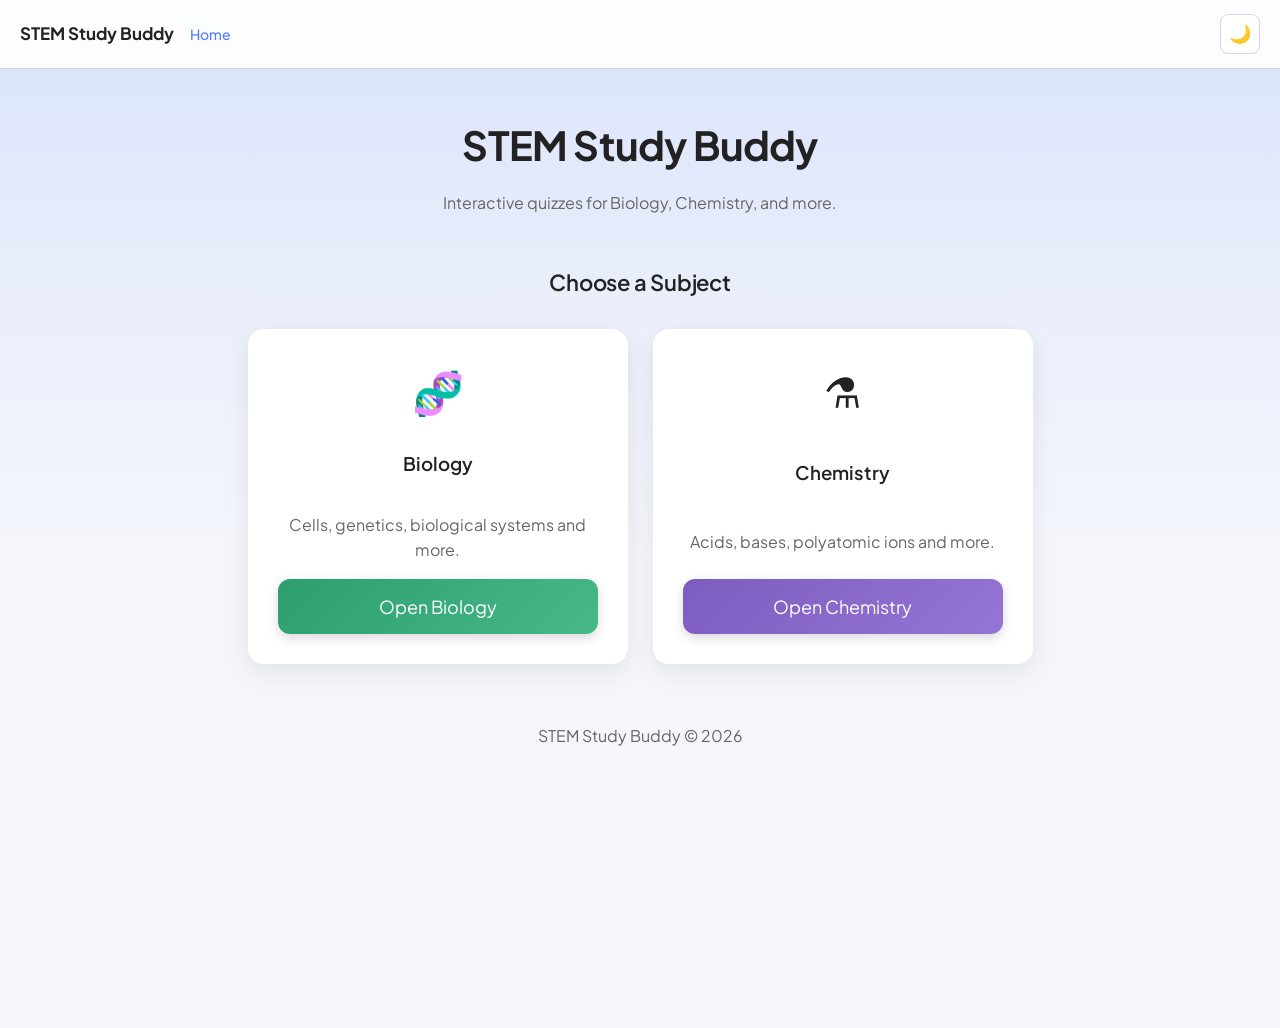
==== index.html @ 5eaffddc "Cursor refactor" ====
<!DOCTYPE html>

<html lang="en">
  <head>
    <!-- Google tag (gtag.js) -->
    <script
      async
      src="https://www.googletagmanager.com/gtag/js?id=G-T3NE3G0PNN"
    ></script>
    <script>
      window.dataLayer = window.dataLayer || [];
      function gtag() {
        dataLayer.push(arguments);
      }
      gtag("js", new Date());

      gtag("config", "G-T3NE3G0PNN");
    </script>
    <meta charset="UTF-8" />

    <meta name="viewport" content="width=device-width, initial-scale=1.0" />

    <meta
      name="description"
      content="Free interactive biology and chemistry quizzes with practice, study, and exam modes. Instant feedback and explanations on STEM Study Buddy."
    />

    <title>STEM Study Buddy</title>
    <link rel="icon" href="images/favicons/test_tube.svg" />
    <script src="js/theme.js"></script>
    <link rel="stylesheet" href="css/styles.css" />
    <link rel="preconnect" href="https://fonts.googleapis.com" />
    <link rel="preconnect" href="https://fonts.gstatic.com" crossorigin />
    <link
      href="https://fonts.googleapis.com/css2?family=Plus+Jakarta+Sans:wght@400;500;600;700&family=Source+Serif+4:opsz,wght@8..60,400;8..60,600&display=swap"
      rel="stylesheet"
    />
  </head>

  <body data-page="home">
    <div class="container">
      <header class="hero">
        <h1>STEM Study Buddy</h1>

        <p>Interactive quizzes for Biology, Chemistry, and more.</p>
      </header>

      <div id="recent-quizzes" class="recent-section hidden"></div>

      <h2 class="section-title">Choose a Subject</h2>

      <div id="subject-grid" class="subject-grid"></div>

      <footer>
        <p>STEM Study Buddy © 2026</p>
      </footer>
    </div>

    <script src="js/nav.js"></script>
    <script src="js/catalog-utils.js"></script>
    <script src="js/index.js"></script>
  </body>
</html>
---- css/styles.css ----
/* =========================
ROOT THEME VARIABLES
Change colors here only
========================= */

:root {
  --primary: #4f7cff;
  --primary-light: #6aa0ff;

  --inactive: #ccccc8;
  --inactive-light: #f5f5f0;

  --bg: #f4f6fb;
  --card-bg: white;

  --text: #222;
  --text-light: #666;

  --border: #cfd7e6;

  --correct: #28c76f;
  --incorrect: #ff4d4f;

  --radius-lg: 16px;
  --radius-md: 12px;
  --radius-sm: 8px;

  --shadow-card: 0 8px 25px rgba(0, 0, 0, 0.08);
  --shadow-hover: 0 15px 35px rgba(0, 0, 0, 0.12);
  --shadow-btn: 0 4px 12px rgba(0, 0, 0, 0.15);

  --transition: 0.25s;

  --font-ui: "Plus Jakarta Sans", "Segoe UI", system-ui, sans-serif;
  --font-stem: "Source Serif 4", "Iowan Old Style", "Palatino Linotype", serif;

  --bg-hero-wash: rgba(79, 124, 255, 0.16);
  --bg-hero-wash-mid: rgba(79, 124, 255, 0.06);
}

body.subject-biology {
  --primary: #2d9f6f;
  --primary-light: #47b888;

  --bg: #f2f9f6;

  --border: #c5ddd3;

  --bg-hero-wash: rgba(45, 159, 111, 0.18);
  --bg-hero-wash-mid: rgba(45, 159, 111, 0.07);

  --bio-cell-pattern: url("../images/backgrounds/bio-cells-light.svg");
  --bio-cell-size: 160px 160px;
}

body.subject-chemistry {
  --primary: #7c5cbf;
  --primary-light: #9575d4;

  --bg: #f6f3fb;

  --border: #d4c8e8;

  --bg-hero-wash: rgba(124, 92, 191, 0.18);
  --bg-hero-wash-mid: rgba(124, 92, 191, 0.07);

  --chem-hex-pattern: url("../images/backgrounds/chem-hex-light.svg");
  --chem-hex-size: 56px 97px;
}

.subject-card--biology {
  --card-primary: #2d9f6f;
  --card-primary-light: #47b888;
}

.subject-card--chemistry {
  --card-primary: #7c5cbf;
  --card-primary-light: #9575d4;
}

.subject-card--biology .btn,
.subject-card--biology .card-link {
  background: linear-gradient(
    135deg,
    var(--card-primary),
    var(--card-primary-light)
  );
}

.subject-card--chemistry .btn,
.subject-card--chemistry .card-link {
  background: linear-gradient(
    135deg,
    var(--card-primary),
    var(--card-primary-light)
  );
}

/* =========================
BASE LAYOUT
========================= */

body {
  font-family: var(--font-ui);

  background:
    linear-gradient(
      180deg,
      var(--bg-hero-wash) 0%,
      var(--bg-hero-wash-mid) 30%,
      transparent 55%
    ),
    var(--bg);

  min-height: 100vh;

  margin: 0;

  padding: 88px 40px 40px;

  color: var(--text);

  font-size: 16px;

  line-height: 1.5;

  -webkit-font-smoothing: antialiased;
}

/* Subject ambience on catalog pages — quiz keeps hero wash only */
body[data-page="subject"].subject-biology {
  background:
    linear-gradient(
      180deg,
      var(--bg-hero-wash) 0%,
      var(--bg-hero-wash-mid) 30%,
      transparent 55%
    ),
    var(--bio-cell-pattern),
    var(--bg);

  background-size: auto, var(--bio-cell-size), auto;

  background-position: 0 0, 27px 19px, 0 0;
}

body[data-page="subject"].subject-chemistry {
  background:
    linear-gradient(
      180deg,
      var(--bg-hero-wash) 0%,
      var(--bg-hero-wash-mid) 30%,
      transparent 55%
    ),
    var(--chem-hex-pattern),
    var(--bg);

  background-size: auto, var(--chem-hex-size), auto;
}

.stem-text {
  font-family: var(--font-stem);

  letter-spacing: 0.01em;
}

.stem-text sub,
.stem-text sup {
  font-family: inherit;

  font-size: 0.65em;

  font-weight: 600;

  line-height: 1;
}

.stem-text sub {
  vertical-align: sub;
}

.stem-text sup {
  vertical-align: super;
}

#prompt.stem-text,
.draggable-text.stem-text,
.mc-option.stem-text {
  font-weight: 400;

  line-height: 1.55;
}

.feedback-main.stem-text,
.feedback-explanation.stem-text {
  line-height: 1.6;
}

.container {
  max-width: 1300px;

  margin: auto;

  padding: 0 20px;

  text-align: center;
}

/* =========================
SITE HEADER
========================= */

.site-header {
  position: fixed;

  top: 0;

  left: 0;

  z-index: 100;

  width: 100%;

  background: rgba(255, 255, 255, 0.92);

  border-bottom: 1px solid var(--border);

  backdrop-filter: blur(10px);
}

.site-header-inner {
  display: flex;

  align-items: center;

  justify-content: space-between;

  gap: 16px;

  max-width: 1300px;

  margin: 0 auto;

  padding: 14px 20px;
}

.site-logo {
  font-size: 17px;

  font-weight: 700;

  color: var(--text);

  text-decoration: none;

  white-space: nowrap;
}

.breadcrumbs {
  display: flex;

  align-items: center;

  flex: 1;

  flex-wrap: wrap;

  gap: 8px;

  font-size: 14px;

  color: var(--text-light);

  min-width: 0;
}

.theme-toggle {
  flex-shrink: 0;

  display: flex;

  align-items: center;

  justify-content: center;

  width: 40px;

  height: 40px;

  padding: 0;

  font-size: 18px;

  line-height: 1;

  background: var(--card-bg);

  border: 1px solid var(--border);

  border-radius: var(--radius-sm);

  cursor: pointer;

  transition: var(--transition);
}

.theme-toggle:hover {
  border-color: var(--primary);
}

.breadcrumbs a {
  color: var(--primary);

  text-decoration: none;

  font-weight: 500;
}

.breadcrumbs a:hover {
  text-decoration: underline;
}

.breadcrumb-sep {
  color: #bbb;
}

.breadcrumb-current {
  color: var(--text);

  font-weight: 500;
}

.section-title {
  margin: 0 0 24px;

  font-size: 22px;

  font-weight: 600;
}

.recent-section {
  margin-bottom: 36px;

  text-align: left;
}

.recent-list {
  display: flex;

  flex-wrap: wrap;

  gap: 10px;
}

.recent-item {
  display: flex;

  flex-direction: column;

  gap: 2px;

  padding: 12px 16px;

  background: var(--card-bg);

  border: 1px solid var(--border);

  border-radius: var(--radius-md);

  text-decoration: none;

  box-shadow: var(--shadow-card);

  transition: var(--transition);
}

.recent-item:hover {
  border-color: var(--primary);

  transform: translateY(-2px);
}

.recent-item-title {
  font-size: 15px;

  font-weight: 600;

  color: var(--text);
}

.recent-item-meta {
  font-size: 12px;

  color: var(--text-light);
}

.quiz-search-wrap {
  max-width: 480px;

  margin: 0 auto 32px;

  text-align: left;
}

.search-label {
  display: block;

  margin-bottom: 8px;

  font-size: 14px;

  font-weight: 600;

  color: var(--text);
}

.quiz-search {
  width: 100%;

  padding: 12px 16px;

  font-family: var(--font-ui);

  font-size: 15px;

  border: 2px solid var(--border);

  border-radius: var(--radius-md);

  background: var(--card-bg);

  box-sizing: border-box;

  transition: var(--transition);
}

.quiz-search:focus {
  outline: none;

  border-color: var(--primary);
}

.quiz-card.hidden,
.quiz-unit.hidden {
  display: none;
}

/* =========================
TYPOGRAPHY
========================= */

h1 {
  font-size: 40px;

  font-weight: 700;

  letter-spacing: -0.02em;

  margin-bottom: 10px;
}

h2 {
  margin-top: 40px;

  font-weight: 600;

  letter-spacing: -0.01em;
}

h3 {
  font-weight: 600;
}

p {
  color: var(--text-light);

  line-height: 1.55;
}

/* =========================
HERO
========================= */

.hero {
  margin-bottom: 50px;
}

/* =========================
SUBJECT GRID
========================= */

.subject-grid {
  display: flex;

  flex-wrap: wrap;

  justify-content: center;

  gap: 25px;

  margin-top: 30px;

  flex-grow: 1;
}

.subject-card {
  background: var(--card-bg);

  padding: 30px;

  border-radius: var(--radius-lg);

  width: 100%;

  max-width: 320px;

  box-shadow: var(--shadow-card);

  transition: var(--transition);

  display: flex;

  flex-direction: column;

  justify-content: space-between;
}

.subject-card:hover {
  transform: translateY(-6px);

  box-shadow: var(--shadow-hover);
}

.subject-icon {
  font-size: 42px;

  margin-bottom: 10px;
}

.quiz-meta {
  font-size: 13px;

  color: var(--text-light);

  margin: 0 0 18px;
}

.quiz-unit {
  margin-bottom: 48px;

  text-align: center;
}

.quiz-unit-title {
  margin: 0 0 24px;

  font-size: 22px;

  font-weight: 600;

  color: var(--text);
}

.card-link,
.nav-link {
  display: inline-block;

  text-decoration: none;

  text-align: center;
}

a.card-link {
  box-sizing: border-box;
}

.nav-link {
  margin-top: 20px;
}

/* =========================
BUTTON SYSTEM
========================= */

.btn {
  background: linear-gradient(135deg, var(--primary), var(--primary-light));

  color: white;

  font-family: var(--font-ui);

  border: none;

  padding: 14px 26px;

  font-size: 18px;

  border-radius: var(--radius-md);

  cursor: pointer;

  box-shadow: var(--shadow-btn);

  transition: 0.2s;
}

.btn:hover {
  transform: scale(1.05);
}

.btn:active {
  transform: scale(0.95);
}

.btn-full {
  width: 100%;
}

.btn-small {
  width: auto;

  font-size: 16px;

  padding: 10px 22px;

  margin-top: 20px;
}

.btn-small:disabled {
  background: linear-gradient(135deg, var(--inactive), var(--inactive-light));
  color: rgb(255, 255, 255);
  cursor: not-allowed;
  transform: none;
}

.btn-disabled {
  background: #ccc;

  cursor: not-allowed;

  transform: none;
}

/* =========================
QUIZ AREA
========================= */

.question-area {
  margin: 40px 0;

  display: flex;

  justify-content: center;
}

/* NEW PROMPT CONTAINER */

#prompt-container {
  display: flex;

  justify-content: center;

  margin-bottom: 20px;

  align-items: center;

  justify-content: center;

  background: linear-gradient(135deg, var(--primary), var(--primary-light));

  color: white;

  padding: 24px;

  border-radius: var(--radius-lg);

  cursor: grab;

  min-height: 100px;

  max-width: 600px;

  width: 100%;

  margin: 0;

  box-shadow: var(--shadow-btn);

  transition: 0.2s;

  gap: 10px;
}

#prompt-container.prompt-static {
  min-height: 0;

  cursor: default;

  padding: 18px 24px;
}

#prompt-container.prompt-static #prompt {
  line-height: 1.45;
}

#prompt {
  display: flex;

  flex-direction: column;

  align-items: center;

  justify-content: center;

  gap: 12px;

  width: 100%;

  font-size: 20px;

  font-weight: 500;

  text-align: center;

  max-width: 600px;
}

.instruction-container {
  display: flex;

  justify-content: center;
}

#instruction-text {
  font-size: 16px;

  font-weight: 500;

  text-align: center;

  max-width: 600px;
}

.draggable-text {
  font-size: 20px;

  font-weight: 500;

  line-height: 1.4;
}

#interaction-area {
  display: flex;

  justify-content: center;

  min-height: 110px;
}

.answer {
  display: flex;

  flex-direction: column;

  align-items: center;

  justify-content: center;

  background: linear-gradient(135deg, var(--primary), var(--primary-light));

  color: white;

  padding: 24px;

  border-radius: var(--radius-lg);

  cursor: grab;

  min-height: 50px;

  min-width: 150px;

  max-width: 600px;

  width: 100%;

  margin: 0;

  box-shadow: var(--shadow-btn);

  transition: 0.2s;

  gap: 10px;
}

.answer.dragging {
  opacity: 0.6;

  transform: scale(1.05);

  cursor: grabbing;
}

.answer.hidden {
  display: none;
}

.answer.static {
  cursor: default;

  background: var(--inactive-light);

  color: var(--text);

  box-shadow: var(--shadow-card);
}

.answer.static:hover {
  transform: none;
}

/* quiz media */

.quiz-image {
  max-width: 220px;

  border-radius: var(--radius-sm);

  background: white;

  padding: 6px;

  box-shadow: var(--shadow-card);
}

.image-instruction {
  font-size: 16px;

  opacity: 0.9;
}

/* =========================
CATEGORY ZONES
========================= */

.categories {
  display: flex;

  flex-wrap: wrap;

  justify-content: center;

  gap: 15px;

  margin-top: 30px;
}

.categories.locked {
  pointer-events: none;
}

.dropzone {
  padding: 20px;

  text-align: center;

  border: 2px dashed var(--border);

  border-radius: var(--radius-md);

  font-weight: 600;

  background: white;

  transition: 0.2s;

  max-width: 160px;

  min-width: 140px;
}

.dropzone:hover {
  border-color: var(--primary);

  background: #e2e6f3;

  transform: scale(1.03);
}

.dropzone.dragover {
  border-color: var(--primary);

  background: #dfe7ff;

  transform: scale(1.05);

  box-shadow: 0 6px 18px rgba(0, 0, 0, 0.08);
}

.dropzone.correct {
  border-color: var(--correct);

  background: #eafff3;
}

.dropzone.incorrect {
  border-color: var(--incorrect);

  background: #ffecec;
}

/* =========================
PROGRESS
========================= */

.progress-container {
  width: 100%;

  height: 10px;

  background: #e2e6f3;

  border-radius: 10px;

  overflow: hidden;

  margin-bottom: 30px;
}

#progress-bar {
  height: 100%;

  width: 0%;

  background: linear-gradient(135deg, var(--primary), var(--primary-light));

  transition: 0.5s;
}

/* =========================
FEEDBACK
========================= */

#feedback {
  margin-top: 20px;

  opacity: 0;

  transition: opacity 0.35s ease;

  min-height: 24px;
}

.feedback-panel {
  margin: 0 auto;

  max-width: 600px;

  padding: 18px 22px;

  text-align: left;

  background: var(--card-bg);

  border-radius: var(--radius-md);

  box-shadow: var(--shadow-card);
}

.feedback-panel--correct {
  background: linear-gradient(180deg, #f8fffb 0%, var(--card-bg) 100%);
}

.feedback-panel--incorrect {
  background: linear-gradient(180deg, #fffafa 0%, var(--card-bg) 100%);
}

.feedback-panel--skipped {
  background: linear-gradient(180deg, #f8f9fc 0%, var(--card-bg) 100%);
}

.feedback-main {
  margin: 0;

  font-size: 17px;

  font-weight: 600;

  line-height: 1.4;

  color: var(--text);
}

.feedback-headline {
  display: block;
}

.feedback-panel--correct .feedback-headline {
  color: #22966a;
}

.feedback-panel--incorrect .feedback-headline {
  color: #c9484a;
}

.feedback-panel--skipped .feedback-headline {
  color: var(--text-light);
}

.feedback-detail {
  display: block;

  margin-top: 6px;

  font-size: 16px;

  font-weight: 500;

  color: var(--text);
}

.feedback-explanation {
  margin: 14px 0 0;

  padding-top: 14px;

  border-top: 1px solid var(--border);

  font-size: 15px;

  font-weight: 400;

  line-height: 1.6;

  color: var(--text-light);
}

#feedback.show {
  opacity: 1;
}

.mode-screen {
  max-width: 720px;

  margin: 40px auto 0;

  padding: 32px 24px;

  background: var(--card-bg);

  border-radius: var(--radius-lg);

  box-shadow: var(--shadow-card);
}

.mode-screen.hidden {
  display: none;
}

.mode-intro {
  margin-bottom: 24px;
}

.mode-options {
  display: grid;

  gap: 14px;
}

.mode-card {
  display: block;

  width: 100%;

  padding: 18px 20px;

  text-align: left;

  background: white;

  border: 2px solid var(--border);

  border-radius: var(--radius-md);

  cursor: pointer;

  transition: var(--transition);

  box-shadow: var(--shadow-card);
}

.mode-card strong {
  display: block;

  margin-bottom: 6px;

  font-size: 17px;

  color: var(--text);
}

.mode-card span {
  font-size: 14px;

  line-height: 1.45;

  color: var(--text-light);
}

.mode-card:hover {
  border-color: var(--primary);

  transform: translateY(-2px);
}

.mode-badge {
  display: inline-block;

  margin: 0 0 8px;

  padding: 6px 12px;

  font-size: 13px;

  font-weight: 500;

  color: var(--primary);

  background: #eef2ff;

  border-radius: 999px;
}

.mode-badge.hidden,
.hidden {
  display: none;
}

.question-progress {
  margin: 0 0 12px;

  font-size: 15px;

  font-weight: 500;

  color: var(--text-light);
}

.final-actions {
  display: flex;

  flex-wrap: wrap;

  justify-content: center;

  gap: 12px;

  margin-top: 20px;
}

/* =========================
SCORE
========================= */

.score {
  margin-top: 15px;

  font-size: 18px;

  font-weight: 600;
}

/* =========================
FINAL SCREEN
========================= */

#final-screen {
  margin-top: 40px;
}

#final-screen h2 {
  font-size: 28px;

  outline: none;
}

.final-tier {
  margin: 12px 0 0;

  font-size: 17px;

  font-weight: 500;

  color: var(--text);
}

.final-score-display {
  margin: 16px 0 0;

  font-size: 48px;

  font-weight: 700;

  line-height: 1;

  color: var(--primary);
}

.final-detail {
  margin: 10px 0 0;

  font-size: 16px;

  color: var(--text-light);
}

.final-hint {
  margin: 16px auto 0;

  max-width: 420px;

  font-size: 14px;

  line-height: 1.5;

  color: var(--text-light);
}

.btn-emphasis {
  box-shadow: 0 4px 16px rgba(0, 0, 0, 0.12);
}

/* =========================
FOOTER
========================= */

footer {
  margin-top: 60px;

  color: #777;
}

/* =========================
MOBILE
========================= */

@media (max-width: 600px) {
  body {
    padding: 76px 20px 20px;
  }

  .site-header-inner {
    flex-direction: column;

    align-items: flex-start;

    gap: 8px;
  }

  h1 {
    font-size: 30px;
  }

  .answer {
    font-size: 18px;

    padding: 18px;

    min-height: 90px;
  }

  .quiz-image {
    max-width: 180px;
  }

  .btn {
    font-size: 16px;

    padding: 12px;
  }

  .categories {
    gap: 10px;
  }

  .dropzone {
    min-width: 120px;

    padding: 16px;
  }
}

.dropzone.dragover {
  border-color: var(--primary);

  background: linear-gradient(135deg, #e8edff, #dfe7ff);

  transform: scale(1.06);

  box-shadow: 0 10px 22px rgba(79, 124, 255, 0.25);
}

.mc-option {
  display: block;

  width: 100%;

  max-width: 520px;

  margin: 10px auto;

  padding: 18px;

  font-size: 18px;

  background: white;

  border: 2px solid var(--border);

  border-radius: var(--radius-md);

  cursor: pointer;

  transition: 0.2s;

  box-shadow: var(--shadow-card);
}

.mc-option:hover {
  border-color: var(--primary);

  background: #eef2ff;

  transform: scale(1.03);
}

.mc-option.correct {
  border-color: var(--correct);

  background: #eafff3;
}

.mc-option.incorrect {
  border-color: var(--incorrect);

  background: #ffecec;
}

/* =========================
SCIENCE LOADING SCREEN
========================= */

#loading-screen {
  position: fixed;

  top: 0;

  left: 0;

  width: 100%;

  height: 100%;

  background: var(--bg);

  display: flex;

  flex-direction: column;

  align-items: center;

  justify-content: center;

  z-index: 999;

  transition: 0.45s ease;
}

/* fade out */

#loading-screen.hidden {
  opacity: 0;

  pointer-events: none;
}

/* loader container */

.science-loader {
  position: relative;

  width: 90px;

  height: 90px;

  margin-bottom: 25px;

  display: flex;

  align-items: center;

  justify-content: center;
}

/* spinner ring */

.loader-ring {
  position: absolute;

  width: 90px;

  height: 90px;

  border-radius: 50%;

  border: 6px solid #e2e6f3;

  border-top: 6px solid var(--primary);

  border-right: 6px solid var(--primary-light);

  animation: spin 1.4s linear infinite;

  box-shadow: 0 0 18px rgba(79, 124, 255, 0.15),
    inset 0 0 12px rgba(79, 124, 255, 0.08);
}

/* center emoji */

.science-emoji {
  font-size: 40px;

  z-index: 2;

  animation: float 1.8s ease-in-out infinite, glow 2s ease-in-out infinite;
}

/* loading text */

.loading-text {
  font-size: 18px;

  color: var(--text-light);

  font-weight: 500;

  letter-spacing: 0.3px;

  animation: fadePulse 2.2s ease-in-out infinite;
}

/* =========================
ANIMATIONS
========================= */

@keyframes spin {
  to {
    transform: rotate(360deg);
  }
}

/* gentle float */

@keyframes float {
  0% {
    transform: translateY(0px);
  }

  50% {
    transform: translateY(-7px);
  }

  100% {
    transform: translateY(0px);
  }
}

/* glow pulse */

@keyframes glow {
  0% {
    transform: scale(0.95);

    text-shadow: 0 0 0px transparent;
  }

  50% {
    transform: scale(1.12);

    text-shadow: 0 0 22px rgba(79, 124, 255, 0.55),
      0 0 42px rgba(79, 124, 255, 0.25);
  }

  100% {
    transform: scale(0.95);

    text-shadow: 0 0 0px transparent;
  }
}

/* text breathing */

@keyframes fadePulse {
  0% {
    opacity: 0.5;
  }

  50% {
    opacity: 1;
  }

  100% {
    opacity: 0.5;
  }
}

/* =========================
FOCUS & MOTION
========================= */

.btn:focus-visible,
.card-link:focus-visible,
.nav-link:focus-visible,
.mc-option:focus-visible,
.mode-card:focus-visible,
.quiz-search:focus-visible,
.recent-item:focus-visible,
.theme-toggle:focus-visible,
.dropzone:focus-visible {
  outline: 2px solid var(--primary);

  outline-offset: 2px;
}

.btn:focus:not(:focus-visible),
.mc-option:focus:not(:focus-visible),
.mode-card:focus:not(:focus-visible),
.theme-toggle:focus:not(:focus-visible) {
  outline: none;
}

@media (prefers-reduced-motion: reduce) {
  *,
  *::before,
  *::after {
    animation-duration: 0.01ms !important;

    animation-iteration-count: 1 !important;

    transition-duration: 0.01ms !important;

    scroll-behavior: auto !important;
  }
}

/* =========================
DARK MODE
========================= */

[data-theme="dark"] {
  color-scheme: dark;

  --inactive: #555;
  --inactive-light: #2e3239;

  --bg: #1a1d24;
  --card-bg: #252932;

  --text: #e8eaed;
  --text-light: #9aa0a9;

  --border: #3a4049;

  --shadow-card: 0 8px 25px rgba(0, 0, 0, 0.35);
  --shadow-hover: 0 15px 35px rgba(0, 0, 0, 0.45);
  --shadow-btn: 0 4px 12px rgba(0, 0, 0, 0.4);

  --bg-hero-wash: rgba(79, 124, 255, 0.1);
  --bg-hero-wash-mid: rgba(79, 124, 255, 0.04);
}

[data-theme="dark"] body.subject-biology {
  --bg: #1a2420;

  --border: #2d4a3a;

  --bg-hero-wash: rgba(45, 159, 111, 0.12);
  --bg-hero-wash-mid: rgba(45, 159, 111, 0.04);

  --bio-cell-pattern: url("../images/backgrounds/bio-cells-dark.svg");
}

[data-theme="dark"] body.subject-chemistry {
  --bg: #1f1a28;

  --border: #3d3550;

  --bg-hero-wash: rgba(124, 92, 191, 0.12);
  --bg-hero-wash-mid: rgba(124, 92, 191, 0.04);

  --chem-hex-pattern: url("../images/backgrounds/chem-hex-dark.svg");
}

[data-theme="dark"] body[data-page="subject"].subject-biology {
  background:
    linear-gradient(
      180deg,
      var(--bg-hero-wash) 0%,
      var(--bg-hero-wash-mid) 30%,
      transparent 55%
    ),
    var(--bio-cell-pattern),
    var(--bg);

  background-size: auto, var(--bio-cell-size), auto;

  background-position: 0 0, 27px 19px, 0 0;
}

[data-theme="dark"] body[data-page="subject"].subject-chemistry {
  background:
    linear-gradient(
      180deg,
      var(--bg-hero-wash) 0%,
      var(--bg-hero-wash-mid) 30%,
      transparent 55%
    ),
    var(--chem-hex-pattern),
    var(--bg);

  background-size: auto, var(--chem-hex-size), auto;
}

[data-theme="dark"] .site-header {
  background: rgba(37, 41, 50, 0.92);
}

[data-theme="dark"] .mode-card,
[data-theme="dark"] .recent-item,
[data-theme="dark"] .quiz-search,
[data-theme="dark"] .theme-toggle {
  background: var(--card-bg);
}

[data-theme="dark"] .mode-card:hover,
[data-theme="dark"] .dropzone:hover {
  background: #2e3239;
}

[data-theme="dark"] .dropzone.dragover {
  background: #2a3344;
}

[data-theme="dark"] .mc-option:hover {
  background: #2e3239;
}

[data-theme="dark"] .feedback-panel--correct {
  background: linear-gradient(180deg, #1e2e26 0%, var(--card-bg) 100%);
}

[data-theme="dark"] .feedback-panel--incorrect {
  background: linear-gradient(180deg, #2e2222 0%, var(--card-bg) 100%);
}

[data-theme="dark"] .feedback-panel--skipped {
  background: linear-gradient(180deg, #242830 0%, var(--card-bg) 100%);
}

[data-theme="dark"] .feedback-panel--correct .feedback-headline {
  color: #5ecf9a;
}

[data-theme="dark"] .feedback-panel--incorrect .feedback-headline {
  color: #f07178;
}

[data-theme="dark"] .mode-badge {
  background: #2a3344;
}

[data-theme="dark"] .loader-ring {
  border-color: #3a4049;

  border-top-color: var(--primary);

  border-right-color: var(--primary-light);
}

[data-theme="dark"] .progress-container {
  background: #3a4049;
}

/* =========================
LOAD ERRORS
========================= */

.load-error {
  max-width: 520px;

  margin: 40px auto;

  padding: 32px 28px;

  background: var(--card-bg);

  border-radius: var(--radius-lg);

  box-shadow: var(--shadow-card);
}

.load-error h2 {
  margin: 0 0 12px;

  font-size: 24px;
}

.load-error p {
  margin: 0 0 20px;

  color: var(--text-light);

  line-height: 1.55;
}
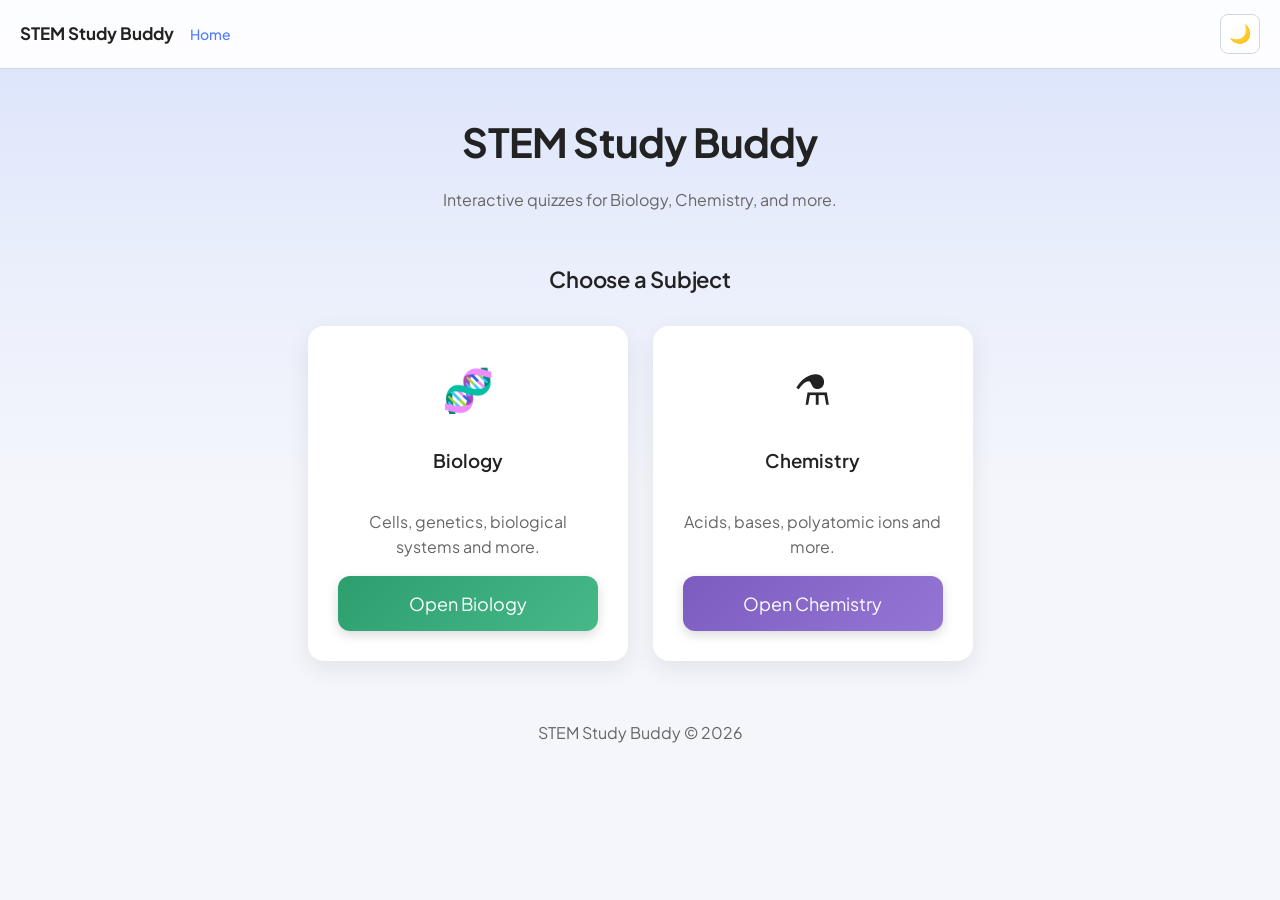
==== commit 71f1afc5: "Polish" ====
--- a/index.html
+++ b/index.html
@@ -22,7 +22,7 @@
 
     <meta
       name="description"
-      content="Free interactive biology and chemistry quizzes with practice, study, and exam modes. Instant feedback and explanations on STEM Study Buddy."
+      content="Free interactive biology and chemistry quizzes with practice and exam modes. Instant feedback and explanations on STEM Study Buddy."
     />
 
     <title>STEM Study Buddy</title>
--- a/css/styles.css
+++ b/css/styles.css
@@ -31,11 +31,19 @@
 
   --transition: 0.25s;
 
+  --site-header-offset: 69px;
+  --site-header-gap: 16px;
+
   --font-ui: "Plus Jakarta Sans", "Segoe UI", system-ui, sans-serif;
   --font-stem: "Source Serif 4", "Iowan Old Style", "Palatino Linotype", serif;
 
   --bg-hero-wash: rgba(79, 124, 255, 0.16);
   --bg-hero-wash-mid: rgba(79, 124, 255, 0.06);
+
+  --progress-track: #d5dced;
+  --progress-track-border: rgba(34, 34, 34, 0.1);
+  --progress-fill-start: var(--primary);
+  --progress-fill-end: var(--primary-light);
 }
 
 body.subject-biology {
@@ -51,6 +59,9 @@
 
   --bio-cell-pattern: url("../images/backgrounds/bio-cells-light.svg");
   --bio-cell-size: 160px 160px;
+
+  --progress-track: #b8d4c8;
+  --progress-track-border: rgba(45, 159, 111, 0.28);
 }
 
 body.subject-chemistry {
@@ -66,6 +77,9 @@
 
   --chem-hex-pattern: url("../images/backgrounds/chem-hex-light.svg");
   --chem-hex-size: 56px 97px;
+
+  --progress-track: #b9a6d6;
+  --progress-track-border: rgba(124, 92, 191, 0.35);
 }
 
 .subject-card--biology {
@@ -99,6 +113,12 @@
 /* =========================
 BASE LAYOUT
 ========================= */
+
+*,
+*::before,
+*::after {
+  box-sizing: border-box;
+}
 
 body {
   font-family: var(--font-ui);
@@ -116,7 +136,7 @@
 
   margin: 0;
 
-  padding: 88px 40px 40px;
+  padding: calc(var(--site-header-offset) + var(--site-header-gap)) 40px 40px;
 
   color: var(--text);
 
@@ -136,12 +156,14 @@
       var(--bg-hero-wash-mid) 30%,
       transparent 55%
     ),
-    var(--bio-cell-pattern),
-    var(--bg);
+    var(--bio-cell-pattern), var(--bg);
 
   background-size: auto, var(--bio-cell-size), auto;
 
-  background-position: 0 0, 27px 19px, 0 0;
+  background-position:
+    0 0,
+    27px 19px,
+    0 0;
 }
 
 body[data-page="subject"].subject-chemistry {
@@ -152,8 +174,7 @@
       var(--bg-hero-wash-mid) 30%,
       transparent 55%
     ),
-    var(--chem-hex-pattern),
-    var(--bg);
+    var(--chem-hex-pattern), var(--bg);
 
   background-size: auto, var(--chem-hex-size), auto;
 }
@@ -340,14 +361,14 @@
 
 .recent-section {
   margin-bottom: 36px;
-
-  text-align: left;
 }
 
 .recent-list {
   display: flex;
 
   flex-wrap: wrap;
+
+  justify-content: center;
 
   gap: 10px;
 }
@@ -394,14 +415,19 @@
   color: var(--text-light);
 }
 
-.quiz-search-wrap {
-  max-width: 480px;
+.quiz-controls {
+  max-width: 720px;
 
   margin: 0 auto 32px;
+}
+
+.quiz-filter-wrap {
+  margin-bottom: 20px;
 
   text-align: left;
 }
 
+.filter-label,
 .search-label {
   display: block;
 
@@ -412,6 +438,64 @@
   font-weight: 600;
 
   color: var(--text);
+}
+
+.quiz-filters {
+  display: flex;
+
+  flex-wrap: wrap;
+
+  gap: 8px;
+}
+
+.quiz-filter-chip {
+  padding: 8px 14px;
+
+  font-family: var(--font-ui);
+
+  font-size: 14px;
+
+  font-weight: 500;
+
+  line-height: 1.2;
+
+  color: var(--text);
+
+  background: var(--card-bg);
+
+  border: 2px solid var(--border);
+
+  border-radius: 999px;
+
+  cursor: pointer;
+
+  transition: var(--transition);
+}
+
+.quiz-filter-chip:hover {
+  border-color: var(--primary);
+
+  background: var(--inactive-light);
+}
+
+.quiz-filter-chip--active {
+  color: #fff;
+
+  background: var(--primary);
+
+  border-color: var(--primary);
+}
+
+.quiz-filter-chip--active:hover {
+  color: #fff;
+
+  background: var(--primary);
+
+  border-color: var(--primary);
+}
+
+.quiz-search-wrap {
+  text-align: left;
 }
 
 .quiz-search {
@@ -501,6 +585,10 @@
   margin-top: 30px;
 
   flex-grow: 1;
+}
+
+.quiz-unit .subject-grid {
+  margin-top: 0;
 }
 
 .subject-card {
@@ -864,13 +952,15 @@
 
   text-align: center;
 
-  border: 2px dashed var(--border);
+  background: color-mix(in srgb, var(--primary) 8%, transparent);
+
+  border: 2px dashed color-mix(in srgb, var(--primary) 50%, var(--border));
 
   border-radius: var(--radius-md);
 
   font-weight: 600;
 
-  background: white;
+  color: var(--text);
 
   transition: 0.2s;
 
@@ -882,7 +972,7 @@
 .dropzone:hover {
   border-color: var(--primary);
 
-  background: #e2e6f3;
+  background: color-mix(in srgb, var(--primary) 15%, transparent);
 
   transform: scale(1.03);
 }
@@ -890,7 +980,7 @@
 .dropzone.dragover {
   border-color: var(--primary);
 
-  background: #dfe7ff;
+  background: color-mix(in srgb, var(--primary) 15%, transparent);
 
   transform: scale(1.05);
 
@@ -916,15 +1006,19 @@
 .progress-container {
   width: 100%;
 
-  height: 10px;
-
-  background: #e2e6f3;
-
-  border-radius: 10px;
+  height: 12px;
+
+  background: var(--progress-track);
+
+  border: 1px solid var(--progress-track-border);
+
+  border-radius: 999px;
 
   overflow: hidden;
 
   margin-bottom: 30px;
+
+  box-shadow: inset 0 1px 2px rgba(0, 0, 0, 0.08);
 }
 
 #progress-bar {
@@ -932,7 +1026,14 @@
 
   width: 0%;
 
-  background: linear-gradient(135deg, var(--primary), var(--primary-light));
+  background: linear-gradient(
+    135deg,
+    var(--progress-fill-start),
+    var(--progress-fill-end)
+  );
+
+  box-shadow: 0 0 10px
+    color-mix(in srgb, var(--progress-fill-end) 50%, transparent);
 
   transition: 0.5s;
 }
@@ -1141,9 +1242,9 @@
 
   font-size: 15px;
 
-  font-weight: 500;
-
-  color: var(--text-light);
+  font-weight: 600;
+
+  color: var(--text);
 }
 
 .final-actions {
@@ -1246,7 +1347,11 @@
 
 @media (max-width: 600px) {
   body {
-    padding: 76px 20px 20px;
+    padding: calc(var(--site-header-offset) + var(--site-header-gap)) 20px 20px;
+  }
+
+  .container {
+    padding-inline: 0;
   }
 
   .site-header-inner {
@@ -1293,7 +1398,7 @@
 .dropzone.dragover {
   border-color: var(--primary);
 
-  background: linear-gradient(135deg, #e8edff, #dfe7ff);
+  background: color-mix(in srgb, var(--primary) 15%, transparent);
 
   transform: scale(1.06);
 
@@ -1421,7 +1526,8 @@
 
   animation: spin 1.4s linear infinite;
 
-  box-shadow: 0 0 18px rgba(79, 124, 255, 0.15),
+  box-shadow:
+    0 0 18px rgba(79, 124, 255, 0.15),
     inset 0 0 12px rgba(79, 124, 255, 0.08);
 }
 
@@ -1432,7 +1538,9 @@
 
   z-index: 2;
 
-  animation: float 1.8s ease-in-out infinite, glow 2s ease-in-out infinite;
+  animation:
+    float 1.8s ease-in-out infinite,
+    glow 2s ease-in-out infinite;
 }
 
 /* loading text */
@@ -1487,7 +1595,8 @@
   50% {
     transform: scale(1.12);
 
-    text-shadow: 0 0 22px rgba(79, 124, 255, 0.55),
+    text-shadow:
+      0 0 22px rgba(79, 124, 255, 0.55),
       0 0 42px rgba(79, 124, 255, 0.25);
   }
 
@@ -1523,6 +1632,7 @@
 .nav-link:focus-visible,
 .mc-option:focus-visible,
 .mode-card:focus-visible,
+.quiz-filter-chip:focus-visible,
 .quiz-search:focus-visible,
 .recent-item:focus-visible,
 .theme-toggle:focus-visible,
@@ -1560,45 +1670,60 @@
 [data-theme="dark"] {
   color-scheme: dark;
 
-  --inactive: #555;
-  --inactive-light: #2e3239;
-
-  --bg: #1a1d24;
-  --card-bg: #252932;
-
-  --text: #e8eaed;
-  --text-light: #9aa0a9;
-
-  --border: #3a4049;
-
-  --shadow-card: 0 8px 25px rgba(0, 0, 0, 0.35);
-  --shadow-hover: 0 15px 35px rgba(0, 0, 0, 0.45);
-  --shadow-btn: 0 4px 12px rgba(0, 0, 0, 0.4);
-
-  --bg-hero-wash: rgba(79, 124, 255, 0.1);
-  --bg-hero-wash-mid: rgba(79, 124, 255, 0.04);
+  --inactive: #647088;
+  --inactive-light: #4a5262;
+
+  --bg: #313742;
+  --card-bg: #3f4654;
+
+  --text: #f4f5f7;
+  --text-light: #c2c8d0;
+
+  --border: #565f6f;
+
+  --shadow-card: 0 8px 25px rgba(0, 0, 0, 0.28);
+  --shadow-hover: 0 15px 35px rgba(0, 0, 0, 0.35);
+  --shadow-btn: 0 4px 12px rgba(0, 0, 0, 0.32);
+
+  --bg-hero-wash: rgba(79, 124, 255, 0.14);
+  --bg-hero-wash-mid: rgba(79, 124, 255, 0.06);
+
+  --progress-track: #4a5262;
+  --progress-track-border: rgba(255, 255, 255, 0.14);
+  --progress-fill-start: #6aa0ff;
+  --progress-fill-end: #8cb8ff;
 }
 
 [data-theme="dark"] body.subject-biology {
-  --bg: #1a2420;
-
-  --border: #2d4a3a;
-
-  --bg-hero-wash: rgba(45, 159, 111, 0.12);
-  --bg-hero-wash-mid: rgba(45, 159, 111, 0.04);
+  --bg: #2f3d38;
+
+  --border: #4a6358;
+
+  --bg-hero-wash: rgba(45, 159, 111, 0.14);
+  --bg-hero-wash-mid: rgba(45, 159, 111, 0.06);
 
   --bio-cell-pattern: url("../images/backgrounds/bio-cells-dark.svg");
+
+  --progress-track: #435851;
+  --progress-track-border: rgba(71, 184, 136, 0.35);
+  --progress-fill-start: #47b888;
+  --progress-fill-end: #6fd4a8;
 }
 
 [data-theme="dark"] body.subject-chemistry {
-  --bg: #1f1a28;
-
-  --border: #3d3550;
-
-  --bg-hero-wash: rgba(124, 92, 191, 0.12);
-  --bg-hero-wash-mid: rgba(124, 92, 191, 0.04);
+  --bg: #383344;
+
+  --border: #5a516c;
+
+  --bg-hero-wash: rgba(124, 92, 191, 0.14);
+  --bg-hero-wash-mid: rgba(124, 92, 191, 0.06);
 
   --chem-hex-pattern: url("../images/backgrounds/chem-hex-dark.svg");
+
+  --progress-track: #4e465e;
+  --progress-track-border: rgba(180, 152, 232, 0.4);
+  --progress-fill-start: #b298e8;
+  --progress-fill-end: #d0b8f8;
 }
 
 [data-theme="dark"] body[data-page="subject"].subject-biology {
@@ -1609,12 +1734,14 @@
       var(--bg-hero-wash-mid) 30%,
       transparent 55%
     ),
-    var(--bio-cell-pattern),
-    var(--bg);
+    var(--bio-cell-pattern), var(--bg);
 
   background-size: auto, var(--bio-cell-size), auto;
 
-  background-position: 0 0, 27px 19px, 0 0;
+  background-position:
+    0 0,
+    27px 19px,
+    0 0;
 }
 
 [data-theme="dark"] body[data-page="subject"].subject-chemistry {
@@ -1625,70 +1752,107 @@
       var(--bg-hero-wash-mid) 30%,
       transparent 55%
     ),
-    var(--chem-hex-pattern),
-    var(--bg);
+    var(--chem-hex-pattern), var(--bg);
 
   background-size: auto, var(--chem-hex-size), auto;
 }
 
 [data-theme="dark"] .site-header {
-  background: rgba(37, 41, 50, 0.92);
+  background: rgba(63, 70, 84, 0.94);
 }
 
 [data-theme="dark"] .mode-card,
 [data-theme="dark"] .recent-item,
+[data-theme="dark"] .quiz-filter-chip,
 [data-theme="dark"] .quiz-search,
-[data-theme="dark"] .theme-toggle {
+[data-theme="dark"] .theme-toggle,
+[data-theme="dark"] .mc-option {
   background: var(--card-bg);
 }
 
+[data-theme="dark"] .quiz-filter-chip--active,
+[data-theme="dark"] .quiz-filter-chip--active:hover {
+  color: #fff;
+
+  background: var(--primary);
+
+  border-color: var(--primary);
+}
+
 [data-theme="dark"] .mode-card:hover,
-[data-theme="dark"] .dropzone:hover {
-  background: #2e3239;
-}
-
+[data-theme="dark"] .mc-option:hover {
+  background: var(--inactive-light);
+
+  border-color: var(--primary-light);
+}
+
+[data-theme="dark"] .dropzone {
+  background: color-mix(in srgb, var(--primary-light) 14%, transparent);
+
+  border-color: color-mix(in srgb, var(--primary-light) 55%, var(--border));
+}
+
+[data-theme="dark"] .dropzone:hover,
 [data-theme="dark"] .dropzone.dragover {
-  background: #2a3344;
-}
-
-[data-theme="dark"] .mc-option:hover {
-  background: #2e3239;
+  background: color-mix(in srgb, var(--primary-light) 22%, transparent);
+
+  border-color: var(--primary-light);
+}
+
+[data-theme="dark"] .dropzone.dragover {
+  box-shadow: 0 10px 22px rgba(106, 160, 255, 0.2);
+}
+
+[data-theme="dark"] .dropzone.correct {
+  background: #355247;
+
+  border-color: var(--correct);
+}
+
+[data-theme="dark"] .dropzone.incorrect {
+  background: #5a4040;
+
+  border-color: var(--incorrect);
 }
 
 [data-theme="dark"] .feedback-panel--correct {
-  background: linear-gradient(180deg, #1e2e26 0%, var(--card-bg) 100%);
+  background: linear-gradient(180deg, #355247 0%, var(--card-bg) 100%);
 }
 
 [data-theme="dark"] .feedback-panel--incorrect {
-  background: linear-gradient(180deg, #2e2222 0%, var(--card-bg) 100%);
+  background: linear-gradient(180deg, #5a4040 0%, var(--card-bg) 100%);
 }
 
 [data-theme="dark"] .feedback-panel--skipped {
-  background: linear-gradient(180deg, #242830 0%, var(--card-bg) 100%);
+  background: linear-gradient(180deg, #454c5a 0%, var(--card-bg) 100%);
 }
 
 [data-theme="dark"] .feedback-panel--correct .feedback-headline {
-  color: #5ecf9a;
+  color: #6ee7a8;
 }
 
 [data-theme="dark"] .feedback-panel--incorrect .feedback-headline {
-  color: #f07178;
+  color: #ff8a8c;
 }
 
 [data-theme="dark"] .mode-badge {
-  background: #2a3344;
+  background: var(--inactive-light);
 }
 
 [data-theme="dark"] .loader-ring {
-  border-color: #3a4049;
+  border-color: var(--border);
 
   border-top-color: var(--primary);
 
   border-right-color: var(--primary-light);
 }
 
-[data-theme="dark"] .progress-container {
-  background: #3a4049;
+[data-theme="dark"] footer {
+  color: var(--text-light);
+}
+
+[data-theme="dark"] .quiz-image {
+  background: var(--card-bg);
 }
 
 /* =========================
@@ -1722,3 +1886,2519 @@
 
   line-height: 1.55;
 }
+
+/* =========================
+LEWIS DOT STRUCTURES
+========================= */
+
+#lewis-content.hidden,
+.lewis-feedback:not(.show) {
+  display: none;
+}
+
+#lewis-content {
+  display: flex;
+
+  flex-direction: column;
+
+  align-items: center;
+
+  font-family: var(--font-ui);
+}
+
+.lewis-formula,
+.lewis-atom,
+.lewis-ion-charge,
+.stem-text {
+  font-family: var(--font-stem);
+}
+
+#lewis-content > :not(footer) {
+  width: 100%;
+
+  max-width: 920px;
+}
+
+#lewis-content .mode-badge {
+  margin-bottom: 8px;
+}
+
+.lewis-question-area {
+  margin-bottom: 8px;
+}
+
+.lewis-workspace {
+  display: flex;
+
+  flex-direction: column;
+
+  gap: 16px;
+
+  align-items: stretch;
+
+  width: 100%;
+
+  max-width: 680px;
+
+  margin-inline: auto;
+}
+
+.lewis-workspace--octahedral {
+  max-width: min(100%, 1040px);
+}
+
+#lewis-content.lewis-content--octahedral > :not(footer) {
+  max-width: 1080px;
+}
+
+.lewis-board-wrap,
+.lewis-palette {
+  box-sizing: border-box;
+
+  width: 100%;
+
+  padding: 18px;
+
+  background: var(--card-bg);
+
+  border: 1px solid var(--border);
+
+  border-radius: var(--radius-md);
+
+  box-shadow: var(--shadow-card);
+}
+
+.lewis-board-wrap {
+  --lewis-scale: 1;
+  --lewis-slot-size: calc(48px * var(--lewis-scale));
+  --lewis-atom-size: calc(44px * var(--lewis-scale));
+  --lewis-dot-size: calc(16px * var(--lewis-scale));
+  --lewis-dot-gap: calc(3px * var(--lewis-scale));
+
+  padding-bottom: 22px;
+
+  overflow: visible;
+}
+
+.lewis-board-wrap--octahedral {
+  padding-inline: clamp(22px, 3.5vw, 40px);
+
+  overflow-x: clip;
+}
+
+.lewis-board-wrap--octahedral .lewis-ion-body {
+  flex: 1 1 auto;
+
+  min-width: 0;
+
+  max-width: 100%;
+}
+
+.lewis-board-wrap--octahedral .lewis-ion-display {
+  max-width: 100%;
+}
+
+.lewis-ion-display--octahedral.lewis-ion-display--charged {
+  gap: clamp(8px, 1.5vw, 18px);
+}
+
+.lewis-ion-display--octahedral.lewis-ion-display--charged .lewis-ion-bracket:first-of-type {
+  margin-right: clamp(4px, 1vw, 10px);
+}
+
+.lewis-ion-display--octahedral.lewis-ion-display--charged .lewis-ion-bracket:last-of-type {
+  margin-left: clamp(4px, 1vw, 10px);
+}
+
+.lewis-palette {
+  --lewis-palette-cols: 3;
+  --lewis-palette-gap: 10px;
+  --lewis-palette-token-width: calc(
+    (100% - (var(--lewis-palette-cols) - 1) * var(--lewis-palette-gap)) /
+      var(--lewis-palette-cols)
+  );
+
+  min-width: 0;
+
+  display: flex;
+
+  flex-wrap: wrap;
+
+  justify-content: center;
+
+  align-items: stretch;
+
+  gap: var(--lewis-palette-gap);
+}
+
+.lewis-palette-title {
+  flex: 0 0 100%;
+
+  width: 100%;
+
+  margin: 0 0 4px;
+
+  font-family: var(--font-ui);
+
+  font-size: 14px;
+
+  font-weight: 600;
+
+  color: var(--text-light);
+}
+
+.lewis-palette-hint {
+  flex: 0 0 100%;
+
+  width: 100%;
+
+  margin: 6px 0 0;
+
+  font-family: var(--font-ui);
+
+  font-size: 12px;
+
+  line-height: 1.5;
+
+  color: var(--text-light);
+}
+
+.lewis-token {
+  box-sizing: border-box;
+
+  display: flex;
+
+  align-items: center;
+
+  gap: 8px;
+
+  flex: 0 0 var(--lewis-palette-token-width);
+
+  width: var(--lewis-palette-token-width);
+
+  max-width: var(--lewis-palette-token-width);
+
+  margin-bottom: 0;
+
+  padding: 10px 12px;
+
+  background: var(--inactive-light);
+
+  border: 2px solid var(--border);
+
+  border-radius: var(--radius-sm);
+
+  cursor: grab;
+
+  transition: var(--transition);
+}
+
+.lewis-token:last-of-type {
+  margin-bottom: 0;
+}
+
+.lewis-token:hover,
+.lewis-token--selected {
+  border-color: var(--primary);
+
+  background: var(--card-bg);
+}
+
+.lewis-token--selected {
+  box-shadow: 0 0 0 3px rgba(124, 92, 191, 0.18);
+}
+
+.lewis-token--disabled {
+  opacity: 0.55;
+
+  cursor: not-allowed;
+}
+
+.lewis-token--disabled:hover,
+.lewis-token--disabled.lewis-token--selected {
+  border-color: var(--border);
+
+  background: var(--inactive-light);
+
+  box-shadow: none;
+}
+
+.lewis-board--locked .lewis-slot {
+  pointer-events: none;
+
+  cursor: default;
+}
+
+.lewis-board--complete .lewis-slot:not(.lewis-slot--filled) {
+  display: none;
+}
+
+.lewis-diagonal-connectors line.lewis-diagonal-connector--hidden {
+  visibility: hidden;
+}
+
+.lewis-token-glyph {
+  display: flex;
+
+  flex-shrink: 0;
+
+  align-items: center;
+
+  justify-content: center;
+
+  width: 24px;
+
+  font-size: 20px;
+
+  font-weight: 700;
+
+  line-height: 1;
+}
+
+.lewis-token-glyph--lone-pair {
+  gap: 2px;
+
+  width: auto;
+}
+
+.lewis-token-glyph--lone-pair .lewis-dot {
+  width: auto;
+
+  height: auto;
+
+  font-size: 18px;
+}
+
+.lewis-token-label {
+  flex: 1;
+
+  min-width: 0;
+
+  font-family: var(--font-ui);
+
+  font-size: 13px;
+
+  font-weight: 600;
+}
+
+.lewis-token--erase {
+  margin-inline: auto;
+}
+
+@media (min-width: 1024px) {
+  .lewis-board-wrap {
+    --lewis-scale: 1.25;
+  }
+}
+
+@media (min-width: 1280px) {
+  .lewis-board-wrap {
+    --lewis-scale: 1.45;
+  }
+}
+
+@media (min-width: 1600px) {
+  .lewis-board-wrap {
+    --lewis-scale: 1.7;
+  }
+}
+
+.lewis-formula {
+  margin: 0 0 20px;
+
+  font-size: clamp(28px, 2.2vw, 36px);
+
+  font-weight: 700;
+
+  text-align: center;
+}
+
+.lewis-ion-display {
+  display: flex;
+
+  align-items: center;
+
+  justify-content: center;
+
+  width: 100%;
+
+  max-width: 100%;
+}
+
+.lewis-ion-display--charged {
+  align-items: stretch;
+}
+
+.lewis-ion-body {
+  flex: 0 1 auto;
+
+  min-width: 0;
+}
+
+.lewis-ion-bracket,
+.lewis-ion-charge {
+  display: none;
+}
+
+.lewis-ion-display--charged .lewis-ion-bracket {
+  display: block;
+
+  align-self: stretch;
+
+  flex-shrink: 0;
+
+  width: calc(12px * var(--lewis-scale));
+
+  font-size: 0;
+
+  line-height: 0;
+
+  color: transparent;
+
+  user-select: none;
+}
+
+.lewis-ion-display--charged .lewis-ion-bracket:first-of-type {
+  border-top: calc(2.5px * var(--lewis-scale)) solid var(--text);
+
+  border-bottom: calc(2.5px * var(--lewis-scale)) solid var(--text);
+
+  border-left: calc(2.5px * var(--lewis-scale)) solid var(--text);
+
+  border-top-left-radius: calc(6px * var(--lewis-scale));
+
+  border-bottom-left-radius: calc(6px * var(--lewis-scale));
+}
+
+.lewis-ion-display--charged .lewis-ion-bracket:last-of-type {
+  border-top: calc(2.5px * var(--lewis-scale)) solid var(--text);
+
+  border-bottom: calc(2.5px * var(--lewis-scale)) solid var(--text);
+
+  border-right: calc(2.5px * var(--lewis-scale)) solid var(--text);
+
+  border-top-right-radius: calc(6px * var(--lewis-scale));
+
+  border-bottom-right-radius: calc(6px * var(--lewis-scale));
+}
+
+.lewis-ion-display--charged .lewis-ion-bracket:first-of-type {
+  margin-right: clamp(4px, 1vw, 10px);
+}
+
+.lewis-ion-display--charged .lewis-ion-bracket:last-of-type {
+  margin-left: clamp(4px, 1vw, 10px);
+}
+
+.lewis-ion-display--charged .lewis-ion-charge {
+  display: inline;
+
+  flex-shrink: 0;
+
+  align-self: flex-start;
+
+  margin-top: 0.2em;
+
+  margin-left: 2px;
+
+  font-family: var(--font-stem);
+
+  font-size: clamp(1.1rem, 3.2vw, 1.75rem);
+
+  font-weight: 600;
+
+  line-height: 1;
+
+  color: var(--text);
+}
+
+.lewis-board {
+  display: flex;
+
+  justify-content: center;
+
+  width: 100%;
+
+  max-width: 100%;
+
+  min-height: calc(var(--lewis-slot-size) * 3 + calc(8px * var(--lewis-scale)));
+}
+
+.lewis-board--octahedral {
+  min-height: calc(var(--lewis-slot-size) * 8 + calc(8px * var(--lewis-scale)));
+}
+
+.lewis-board--trigonal_bipyramidal {
+  min-height: calc(var(--lewis-slot-size) * 8 + calc(8px * var(--lewis-scale)));
+}
+
+.lewis-board--tetrahedral {
+  min-height: calc(var(--lewis-slot-size) * 7 + calc(8px * var(--lewis-scale)));
+}
+
+.lewis-board--tetrahedral .lewis-octahedral-ring {
+  --lewis-octahedral-radius: calc(var(--lewis-slot-size) * 2.75);
+}
+
+.lewis-board--trigonal_planar {
+  min-height: calc(var(--lewis-slot-size) * 5 + calc(8px * var(--lewis-scale)));
+
+  min-width: min-content;
+}
+
+.lewis-trigonal-planar-board {
+  display: flex;
+
+  align-items: center;
+
+  justify-content: center;
+
+  width: 100%;
+
+  min-width: min-content;
+}
+
+.lewis-trigonal-planar-grid {
+  display: grid;
+
+  grid-template-columns: repeat(3, auto);
+
+  grid-template-rows: repeat(2, auto);
+
+  align-items: center;
+
+  justify-items: center;
+
+  width: max-content;
+
+  margin: 0 auto;
+
+  column-gap: 0;
+
+  row-gap: 0;
+}
+
+.lewis-trigonal-planar-grid__cell {
+  display: flex;
+
+  align-items: center;
+
+  justify-content: center;
+}
+
+.lewis-trigonal-planar-grid__cell--west {
+  justify-content: flex-end;
+}
+
+.lewis-trigonal-planar-grid__cell--east {
+  justify-content: flex-start;
+}
+
+.lewis-trigonal-planar-grid__cell--south {
+  align-items: flex-start;
+}
+
+.lewis-trigonal-planar-grid
+  .lewis-slot--bond.lewis-slot--south
+  .lewis-slot-bonds {
+  flex-direction: row;
+}
+
+.lewis-trigonal-planar-grid
+  .lewis-slot--bond.lewis-slot--south
+  .lewis-bond-line {
+  width: calc(2px * var(--lewis-scale));
+
+  height: calc(24px * var(--lewis-scale));
+}
+
+.lewis-trigonal-planar-grid
+  .lewis-slot--bond.lewis-slot--south
+  .lewis-slot-bonds--double
+  .lewis-bond-line {
+  width: calc(2px * var(--lewis-scale));
+
+  height: calc(22px * var(--lewis-scale));
+}
+
+.lewis-trigonal-planar-grid
+  .lewis-slot--bond.lewis-slot--south
+  .lewis-slot-bonds--triple
+  .lewis-bond-line {
+  width: calc(2px * var(--lewis-scale));
+
+  height: calc(20px * var(--lewis-scale));
+}
+
+.lewis-trigonal-planar-grid
+  .lewis-slot--bond.lewis-slot--west
+  .lewis-slot-bonds,
+.lewis-trigonal-planar-grid
+  .lewis-slot--bond.lewis-slot--east
+  .lewis-slot-bonds {
+  flex-direction: column;
+}
+
+.lewis-octahedral-board {
+  display: flex;
+
+  align-items: center;
+
+  justify-content: center;
+}
+
+.lewis-octahedral-ring {
+  /* Ligand center at 3× slot; bond at 1.5× (hub edge) — no radial gap between hub, bond, and ligand. */
+  --lewis-octahedral-radius: calc(var(--lewis-slot-size) * 3);
+  --lewis-octahedral-ligand-pad: calc(var(--lewis-slot-size) * 1.5);
+
+  position: relative;
+
+  width: calc(
+    (var(--lewis-octahedral-radius) + var(--lewis-octahedral-ligand-pad)) * 2
+  );
+
+  height: calc(
+    (var(--lewis-octahedral-radius) + var(--lewis-octahedral-ligand-pad)) * 2
+  );
+
+  margin: 0 auto;
+}
+
+.lewis-octahedral-ring__hub {
+  position: absolute;
+
+  left: 50%;
+
+  top: 50%;
+
+  transform: translate(-50%, -50%);
+
+  z-index: 2;
+
+  overflow: visible;
+
+  pointer-events: none;
+}
+
+.lewis-octahedral-ring__hub .lewis-slot,
+.lewis-octahedral-ring__hub .lewis-atom {
+  pointer-events: auto;
+}
+
+.lewis-octahedral-ring__hub .lewis-atom-column--expanded {
+  overflow: visible;
+}
+
+.lewis-octahedral-ring__hub .lewis-slot.lewis-slot--circle {
+  width: calc(var(--lewis-slot-size) * var(--lewis-circle-slot-scale, 0.72));
+
+  height: calc(var(--lewis-slot-size) * var(--lewis-circle-slot-scale, 0.72));
+}
+
+.lewis-octahedral-ring__hub .lewis-diagonal-connectors line {
+  stroke-width: 0.06;
+
+  stroke-linecap: round;
+}
+
+.lewis-octahedral-ring__ligand {
+  position: absolute;
+
+  left: 50%;
+
+  top: 50%;
+
+  transform: translate(-50%, -50%) rotate(var(--ligand-angle))
+    translateY(calc(-1 * var(--lewis-octahedral-radius)));
+
+  transform-origin: center;
+
+  z-index: 1;
+}
+
+.lewis-octahedral-ring__bond {
+  position: absolute;
+
+  left: 50%;
+
+  top: 50%;
+
+  transform: translate(-50%, -50%) rotate(var(--ligand-angle))
+    translateY(calc(-0.5 * var(--lewis-octahedral-radius)));
+
+  transform-origin: center;
+
+  z-index: 3;
+
+  pointer-events: none;
+}
+
+.lewis-octahedral-ring__bond .lewis-slot {
+  width: var(--lewis-slot-size);
+
+  height: var(--lewis-slot-size);
+
+  pointer-events: auto;
+}
+
+.lewis-octahedral-ring__bond .lewis-slot-bonds {
+  flex-direction: row;
+}
+
+.lewis-octahedral-ring__bond .lewis-bond-line {
+  width: calc(2px * var(--lewis-scale));
+
+  height: calc(24px * var(--lewis-scale));
+}
+
+.lewis-octahedral-ring__bond .lewis-slot-bonds--double .lewis-bond-line {
+  width: calc(2px * var(--lewis-scale));
+
+  height: calc(22px * var(--lewis-scale));
+}
+
+.lewis-octahedral-ring__bond .lewis-slot-bonds--triple .lewis-bond-line {
+  width: calc(2px * var(--lewis-scale));
+
+  height: calc(20px * var(--lewis-scale));
+}
+
+.lewis-octahedral-ligand-column {
+  flex-shrink: 0;
+}
+
+.lewis-octahedral-ring__ligand .lewis-atom-label {
+  display: inline-block;
+
+  transform: rotate(calc(-1 * var(--ligand-angle)));
+}
+
+.lewis-octahedral-ring--domain-spokes {
+  /*
+   * Domain arm frame: hub at origin, outward along -Y (then rotate by bisector).
+   *   atom outer edge at y = -R_atom
+   *   circle center at y = -R_center
+   *   circle hub-facing edge at y = -(R_center - R_circle)
+   *   spoke spans y = -R_atom … -(R_center - R_circle)
+   */
+  --lewis-atom-outer-radius: calc(var(--lewis-atom-size) / 2);
+  --lewis-central-lone-circle-scale: 0.65;
+  --lewis-central-lone-circle-diameter: calc(
+    var(--lewis-slot-size) * var(--lewis-central-lone-circle-scale)
+  );
+  --lewis-central-lone-circle-outer-radius: calc(
+    var(--lewis-central-lone-circle-diameter) / 2
+  );
+  --lewis-central-lone-radius: var(--lewis-octahedral-radius);
+  --lewis-domain-spoke-end: calc(
+    var(--lewis-central-lone-radius) -
+      var(--lewis-central-lone-circle-outer-radius)
+  );
+  --lewis-domain-spoke-length: max(
+    0px,
+    calc(
+      var(--lewis-domain-spoke-end) - var(--lewis-atom-outer-radius)
+    )
+  );
+}
+
+.lewis-octahedral-ring--domain-spokes.lewis-octahedral-ring--central-lones {
+  --lewis-central-lone-radius-offset: 1;
+  --lewis-central-lone-radius: calc(
+    var(--lewis-octahedral-radius) +
+      var(--lewis-slot-size) * var(--lewis-central-lone-radius-offset)
+  );
+  --lewis-ring-outer-radius: max(
+    calc(var(--lewis-octahedral-radius) + var(--lewis-octahedral-ligand-pad)),
+    calc(
+      var(--lewis-central-lone-radius) +
+        var(--lewis-central-lone-circle-outer-radius)
+    )
+  );
+
+  width: calc(var(--lewis-ring-outer-radius) * 2);
+
+  height: calc(var(--lewis-ring-outer-radius) * 2);
+}
+
+.lewis-octahedral-ring__domain-arm {
+  position: absolute;
+
+  left: 50%;
+
+  top: 50%;
+
+  width: 0;
+
+  height: 0;
+
+  transform: translate(-50%, -50%) rotate(var(--bisector-angle));
+
+  transform-origin: center;
+
+  z-index: 0;
+
+  pointer-events: none;
+}
+
+.lewis-octahedral-ring__domain-arm.lewis-domain-arm--unused {
+  display: none;
+}
+
+.lewis-domain-spoke-line {
+  position: absolute;
+
+  left: 50%;
+
+  top: calc(-1 * var(--lewis-domain-spoke-end));
+
+  display: block;
+
+  width: calc(2px * var(--lewis-scale));
+
+  height: var(--lewis-domain-spoke-length);
+
+  background: color-mix(in srgb, var(--primary) 40%, var(--border));
+
+  transform: translateX(-50%);
+}
+
+.lewis-octahedral-ring__central-lone {
+  position: absolute;
+
+  left: 50%;
+
+  top: calc(-1 * var(--lewis-central-lone-radius));
+
+  transform: translate(-50%, -50%);
+
+  z-index: 2;
+
+  pointer-events: auto;
+}
+
+.lewis-octahedral-central-lone-column {
+  position: absolute;
+
+  left: 50%;
+
+  top: 50%;
+
+  flex-shrink: 0;
+
+  width: var(--lewis-central-lone-circle-diameter);
+
+  height: var(--lewis-central-lone-circle-diameter);
+
+  transform: translate(-50%, -50%);
+}
+
+.lewis-octahedral-central-lone-column .lewis-slot--central-ring-lone {
+  position: absolute;
+
+  left: 50%;
+
+  top: 50%;
+
+  width: 100%;
+
+  height: 100%;
+
+  transform: translate(-50%, -50%);
+}
+
+.lewis-linear-row {
+  display: flex;
+
+  align-items: center;
+
+  justify-content: center;
+
+  gap: 0;
+
+  max-width: 100%;
+}
+
+.lewis-linear-row .lewis-atom-column {
+  flex-shrink: 0;
+}
+
+.lewis-atom-column {
+  display: grid;
+
+  justify-items: center;
+
+  align-items: center;
+}
+
+.lewis-atom-column--expanded {
+  position: relative;
+
+  overflow: visible;
+}
+
+.lewis-diagonal-connectors {
+  position: absolute;
+
+  inset: 0;
+
+  width: 100%;
+
+  height: 100%;
+
+  overflow: visible;
+
+  pointer-events: none;
+
+  z-index: 0;
+}
+
+.lewis-diagonal-connectors line {
+  stroke: color-mix(in srgb, var(--primary) 40%, var(--border));
+
+  stroke-width: 0.06;
+
+  stroke-linecap: round;
+}
+
+.lewis-atom-column--expanded .lewis-slot,
+.lewis-atom-column--expanded .lewis-atom {
+  position: relative;
+
+  z-index: 1;
+}
+
+.lewis-atom-column--polar-diagonals {
+  position: relative;
+}
+
+.lewis-atom-column--polar-diagonals .lewis-slot--polar {
+  position: absolute;
+
+  left: calc(50% + var(--lewis-polar-x));
+
+  top: calc(50% + var(--lewis-polar-y));
+
+  z-index: 1;
+}
+
+.lewis-atom-column--polar-diagonals .lewis-atom {
+  z-index: 2;
+}
+
+.lewis-slot-grid {
+  justify-items: center;
+
+  align-items: center;
+}
+
+.lewis-grid-atom {
+  justify-self: center;
+
+  align-self: center;
+}
+
+.lewis-bond-column {
+  display: grid;
+
+  grid-template-rows: var(--lewis-slot-size) var(--lewis-atom-size) var(
+      --lewis-slot-size
+    );
+
+  align-items: center;
+
+  justify-items: center;
+
+  flex-shrink: 0;
+}
+
+.lewis-grid-north {
+  grid-column: 2;
+
+  grid-row: 1;
+}
+
+.lewis-grid-west {
+  grid-column: 1;
+
+  grid-row: 2;
+}
+
+.lewis-grid-east {
+  grid-column: 3;
+
+  grid-row: 2;
+}
+
+.lewis-grid-south {
+  grid-column: 2;
+
+  grid-row: 3;
+}
+
+.lewis-grid-bond {
+  grid-row: 2;
+}
+
+.lewis-slot-spacer {
+  width: var(--lewis-slot-size);
+
+  height: var(--lewis-slot-size);
+
+  flex-shrink: 0;
+}
+
+.lewis-atom {
+  display: flex;
+
+  align-items: center;
+
+  justify-content: center;
+
+  width: var(--lewis-atom-size);
+
+  height: var(--lewis-atom-size);
+
+  flex-shrink: 0;
+
+  font-family: var(--font-stem);
+
+  font-size: calc(20px * var(--lewis-scale));
+
+  font-weight: 700;
+
+  line-height: 1;
+
+  color: var(--text);
+
+  background: var(--inactive-light);
+
+  border: 2px solid var(--border);
+
+  border-radius: 50%;
+}
+
+.lewis-atom-label {
+  display: inline-flex;
+
+  align-items: baseline;
+
+  line-height: 1;
+}
+
+.lewis-atom-symbol {
+  line-height: 1;
+}
+
+.lewis-atom-index {
+  margin-left: calc(-1px * var(--lewis-scale));
+
+  line-height: 1;
+}
+
+.lewis-atom-index sub {
+  font-family: inherit;
+
+  font-size: 0.58em;
+
+  font-weight: 600;
+
+  line-height: 1;
+
+  vertical-align: sub;
+}
+
+.lewis-slot {
+  box-sizing: border-box;
+
+  display: flex;
+
+  align-items: center;
+
+  justify-content: center;
+
+  width: var(--lewis-slot-size);
+
+  height: var(--lewis-slot-size);
+
+  padding: calc(4px * var(--lewis-scale));
+
+  font-family: inherit;
+
+  background: color-mix(in srgb, var(--primary) 8%, transparent);
+
+  border: 2px dashed color-mix(in srgb, var(--primary) 50%, var(--border));
+
+  border-radius: var(--radius-sm);
+
+  cursor: pointer;
+
+  transition: var(--transition);
+}
+
+.lewis-slot--filled {
+  background: color-mix(in srgb, var(--primary) 13%, transparent);
+
+  border-style: solid;
+}
+
+.lewis-board--bond-mode .lewis-slot--bond:not(.lewis-slot--full),
+.lewis-board--lone-pair-mode .lewis-slot--lone:not(.lewis-slot--full) {
+  border-color: var(--primary);
+
+  background: color-mix(in srgb, var(--primary) 12%, transparent);
+
+  box-shadow: 0 0 0 2px color-mix(in srgb, var(--primary) 18%, transparent);
+}
+
+.lewis-board--bond-mode .lewis-slot--lone,
+.lewis-board--lone-pair-mode .lewis-slot--bond {
+  opacity: 0.42;
+}
+
+.lewis-board--erase .lewis-slot--filled {
+  border-color: color-mix(in srgb, var(--incorrect) 65%, var(--border));
+
+  background: color-mix(in srgb, var(--incorrect) 8%, transparent);
+}
+
+.lewis-board--erase .lewis-slot:not(.lewis-slot--filled) {
+  opacity: 0.42;
+}
+
+.lewis-board--bond-mode .lewis-slot--lone:hover,
+.lewis-board--lone-pair-mode .lewis-slot--bond:hover,
+.lewis-board--erase .lewis-slot:not(.lewis-slot--filled):hover {
+  border-color: color-mix(in srgb, var(--primary) 35%, var(--border));
+
+  background: color-mix(in srgb, var(--primary) 8%, transparent);
+}
+
+.lewis-board--bond-mode .lewis-slot--bond:not(.lewis-slot--full):hover,
+.lewis-board--lone-pair-mode .lewis-slot--lone:not(.lewis-slot--full):hover {
+  border-color: var(--primary);
+
+  background: color-mix(in srgb, var(--primary) 18%, transparent);
+}
+
+@keyframes lewis-slot-reject {
+  0%,
+  100% {
+    border-color: var(--incorrect);
+
+    background: color-mix(in srgb, var(--incorrect) 10%, transparent);
+
+    box-shadow: 0 0 0 0 color-mix(in srgb, var(--incorrect) 35%, transparent);
+  }
+
+  50% {
+    border-color: var(--incorrect);
+
+    background: color-mix(in srgb, var(--incorrect) 22%, transparent);
+
+    box-shadow: 0 0 0 4px color-mix(in srgb, var(--incorrect) 40%, transparent);
+  }
+}
+
+.lewis-slot--reject {
+  animation: lewis-slot-reject 0.42s ease-in-out 2;
+
+  opacity: 1 !important;
+}
+
+@media (prefers-reduced-motion: reduce) {
+  .lewis-slot--reject {
+    animation: none;
+
+    border-color: var(--incorrect);
+
+    background: color-mix(in srgb, var(--incorrect) 18%, transparent);
+
+    box-shadow: 0 0 0 3px color-mix(in srgb, var(--incorrect) 30%, transparent);
+  }
+}
+
+.lewis-slot:hover,
+.lewis-slot--dragover {
+  border-color: var(--primary);
+
+  background: color-mix(in srgb, var(--primary) 15%, transparent);
+}
+
+.lewis-slot.lewis-slot--circle {
+  width: calc(var(--lewis-slot-size) * 0.85);
+
+  height: calc(var(--lewis-slot-size) * 0.85);
+
+  border-radius: 50%;
+}
+
+.lewis-slot.lewis-slot--circle.lewis-slot--central-ring-lone {
+  width: var(--lewis-central-lone-circle-diameter);
+
+  height: var(--lewis-central-lone-circle-diameter);
+
+  padding: 0;
+}
+
+.lewis-slot.lewis-slot--circle.lewis-slot--northwest:not(.lewis-slot--polar),
+.lewis-slot.lewis-slot--circle.lewis-slot--southeast:not(.lewis-slot--polar) {
+  transform: rotate(-45deg);
+}
+
+.lewis-slot.lewis-slot--circle.lewis-slot--northeast:not(.lewis-slot--polar),
+.lewis-slot.lewis-slot--circle.lewis-slot--southwest:not(.lewis-slot--polar) {
+  transform: rotate(45deg);
+}
+
+.lewis-slot-dots--polar-bisect {
+  position: absolute;
+
+  inset: 0;
+
+  pointer-events: none;
+}
+
+.lewis-slot-dots--polar-bisect .lewis-dot {
+  position: absolute;
+
+  left: 50%;
+
+  top: 50%;
+
+  margin: 0;
+}
+
+.lewis-slot.lewis-slot--circle.lewis-slot--filled {
+  border-style: solid;
+}
+
+.lewis-slot-bonds {
+  display: flex;
+
+  flex-direction: column;
+
+  align-items: center;
+
+  justify-content: center;
+
+  gap: calc(3px * var(--lewis-scale));
+}
+
+.lewis-slot-bonds--single {
+  gap: 0;
+}
+
+.lewis-bond-line {
+  display: block;
+
+  width: calc(24px * var(--lewis-scale));
+
+  height: calc(2px * var(--lewis-scale));
+
+  background: var(--text);
+
+  border-radius: 2px;
+}
+
+.lewis-slot-bonds--double .lewis-bond-line {
+  width: calc(22px * var(--lewis-scale));
+}
+
+.lewis-slot-bonds--triple .lewis-bond-line {
+  width: calc(20px * var(--lewis-scale));
+}
+
+.lewis-slot-dots {
+  display: flex;
+
+  flex-direction: row;
+
+  flex-wrap: wrap;
+
+  align-items: center;
+
+  justify-content: center;
+
+  gap: var(--lewis-dot-gap);
+
+  max-width: calc(var(--lewis-slot-size) - calc(8px * var(--lewis-scale)));
+}
+
+.lewis-slot-dots--vertical {
+  flex-direction: column;
+
+  flex-wrap: nowrap;
+
+  max-width: none;
+
+  max-height: calc(var(--lewis-slot-size) - calc(8px * var(--lewis-scale)));
+}
+
+.lewis-slot-dots--horizontal {
+  flex-direction: row;
+
+  flex-wrap: nowrap;
+
+  max-width: none;
+}
+
+.lewis-slot-dots--diagonal-inline {
+  flex-direction: row;
+
+  flex-wrap: nowrap;
+
+  gap: calc(4px * var(--lewis-scale));
+
+  max-width: none;
+}
+
+.lewis-dot {
+  display: inline-flex;
+
+  align-items: center;
+
+  justify-content: center;
+
+  width: var(--lewis-dot-size);
+
+  height: var(--lewis-dot-size);
+
+  font-size: var(--lewis-dot-size);
+
+  font-weight: 700;
+
+  line-height: 1;
+
+  flex-shrink: 0;
+
+  color: var(--text);
+}
+
+.lewis-actions {
+  display: flex;
+
+  justify-content: center;
+
+  gap: 12px;
+
+  margin-top: 24px;
+}
+
+.lewis-actions .btn-small {
+  margin-top: 0;
+}
+
+.lewis-session-actions {
+  display: flex;
+
+  justify-content: center;
+
+  flex-wrap: wrap;
+
+  gap: 12px;
+
+  margin-top: 20px;
+}
+
+.lewis-session-actions .btn-small {
+  width: auto;
+
+  margin-top: 0;
+}
+
+.lewis-feedback {
+  width: 100%;
+
+  max-width: 680px;
+
+  margin-top: 20px;
+
+  margin-inline: auto;
+}
+
+#lewis-content.lewis-content--octahedral .lewis-feedback {
+  max-width: min(100%, 1040px);
+}
+
+.lewis-feedback .feedback-panel {
+  width: 100%;
+
+  max-width: none;
+}
+
+.lewis-feedback.show {
+  display: block;
+}
+
+.lewis-feedback-list {
+  margin: 14px 0 0;
+
+  padding: 0 0 0 20px;
+
+  color: var(--text);
+
+  line-height: 1.55;
+
+  text-align: left;
+}
+
+.lewis-example {
+  margin-top: 16px;
+}
+
+.lewis-feedback .lewis-example {
+  margin-inline: -22px;
+}
+
+.lewis-example-label {
+  margin: 0 0 10px;
+
+  font-family: var(--font-ui);
+
+  font-size: 14px;
+
+  font-weight: 600;
+
+  color: var(--text);
+
+  text-align: center;
+}
+
+.lewis-board-wrap--example {
+  padding: 18px;
+
+  padding-bottom: 22px;
+
+  pointer-events: none;
+}
+
+.lewis-board-wrap--example.lewis-board-wrap--octahedral {
+  padding-inline: clamp(22px, 3.5vw, 40px);
+}
+
+.lewis-board--example .lewis-slot {
+  cursor: default;
+}
+
+.lewis-board--example .lewis-slot--readonly:hover {
+  border-color: color-mix(in srgb, var(--primary) 50%, var(--border));
+
+  background: color-mix(in srgb, var(--primary) 8%, transparent);
+}
+
+.lewis-board--example .lewis-slot--readonly.lewis-slot--filled:hover {
+  background: color-mix(in srgb, var(--primary) 13%, transparent);
+}
+
+.lewis-token--erase .lewis-token-glyph {
+  font-family: var(--font-ui);
+
+  font-size: 18px;
+}
+
+.lewis-token--selected.lewis-token--erase {
+  border-color: var(--incorrect);
+
+  box-shadow: 0 0 0 3px rgba(229, 72, 77, 0.15);
+}
+
+.lewis-board--erase .lewis-slot--filled:hover {
+  border-color: var(--incorrect);
+
+  background: color-mix(in srgb, var(--incorrect) 14%, transparent);
+}
+
+@media (max-width: 768px) {
+  #lewis-content > :not(footer) {
+    max-width: 100%;
+  }
+
+  .lewis-workspace {
+    max-width: 100%;
+  }
+
+  .lewis-palette {
+    --lewis-palette-cols: 2;
+  }
+
+  .lewis-board-wrap:not(.lewis-board-wrap--octahedral) .lewis-board {
+    --lewis-scale: 0.875;
+  }
+
+  .lewis-board-wrap--octahedral {
+    padding-inline: 8px;
+
+    overflow-x: clip;
+  }
+
+  .lewis-board-wrap--octahedral .lewis-ion-body {
+    overflow-x: clip;
+
+    min-width: 0;
+  }
+
+  .lewis-ion-display--octahedral.lewis-ion-display--charged {
+    gap: clamp(4px, 1vw, 10px);
+  }
+
+  .lewis-ion-display--octahedral.lewis-ion-display--charged
+    .lewis-ion-bracket:first-of-type {
+    margin-right: clamp(2px, 0.5vw, 6px);
+  }
+
+  .lewis-ion-display--octahedral.lewis-ion-display--charged
+    .lewis-ion-bracket:last-of-type {
+    margin-left: clamp(2px, 0.5vw, 6px);
+  }
+
+  .lewis-workspace--octahedral,
+  .lewis-feedback {
+    max-width: 100%;
+  }
+
+  .lewis-linear-row {
+    gap: 0;
+  }
+
+  .lewis-analysis-workspace {
+    gap: 20px;
+  }
+
+  .lewis-board-wrap--analysis-ref {
+    --lewis-scale: 0.78;
+  }
+}
+
+[data-theme="dark"] .lewis-token {
+  background: var(--inactive-light);
+}
+
+[data-theme="dark"] .lewis-token:hover,
+[data-theme="dark"] .lewis-token--selected {
+  background: #515a6c;
+}
+
+[data-theme="dark"] .lewis-token--disabled:hover,
+[data-theme="dark"] .lewis-token--disabled.lewis-token--selected {
+  background: var(--inactive-light);
+}
+
+[data-theme="dark"] .lewis-atom {
+  background: var(--inactive-light);
+}
+
+[data-theme="dark"] .lewis-slot {
+  background: rgba(149, 117, 212, 0.14);
+
+  border-color: rgba(180, 152, 232, 0.55);
+}
+
+[data-theme="dark"] .lewis-slot--filled {
+  background: rgba(149, 117, 212, 0.24);
+}
+
+.lewis-task-header {
+  display: flex;
+
+  flex-direction: column;
+
+  gap: 16px;
+
+  width: 100%;
+
+  max-width: 720px;
+
+  margin: 0 auto 28px;
+}
+
+.lewis-task-header.hidden {
+  display: none;
+}
+
+.lewis-task-header--full {
+  gap: 22px;
+
+  padding: 24px 26px;
+
+  background: var(--card-bg);
+
+  border: 1px solid var(--border);
+
+  border-radius: var(--radius-lg);
+
+  box-shadow: var(--shadow-card);
+}
+
+.lewis-task-header .lewis-task-progress {
+  margin: 0;
+
+  font-size: 16px;
+
+  line-height: 1.5;
+
+  white-space: pre-line;
+}
+
+.lewis-task-header .lewis-task-progress-bar {
+  margin: 0;
+}
+
+.lewis-task-header .lewis-stage-stepper {
+  margin: 0;
+
+  gap: 0;
+}
+
+.lewis-task-header .lewis-stage-step {
+  padding: 10px 18px;
+
+  font-size: 14px;
+}
+
+.lewis-task-instructions {
+  width: 100%;
+}
+
+.lewis-task-instructions #instruction-text {
+  width: 100%;
+
+  max-width: none;
+
+  margin: 0;
+
+  padding: 14px 18px;
+
+  font-size: 15px;
+
+  line-height: 1.6;
+
+  color: var(--text);
+
+  background: rgba(124, 92, 191, 0.06);
+
+  border-radius: var(--radius-md);
+}
+
+.lewis-task-header--full .lewis-task-instructions #instruction-text {
+  background: var(--inactive-light);
+}
+
+.lewis-electron-counter {
+  margin: 0 0 16px;
+
+  padding: 10px 14px;
+
+  font-family: var(--font-ui);
+
+  font-size: 15px;
+
+  font-weight: 600;
+
+  line-height: 1.45;
+
+  text-align: center;
+
+  color: var(--text);
+
+  background: rgba(124, 92, 191, 0.06);
+
+  border: 1px solid var(--border);
+
+  border-radius: var(--radius-md);
+}
+
+.lewis-electron-counter--complete {
+  color: #22966a;
+
+  background: #eafff3;
+
+  border-color: rgba(40, 199, 111, 0.35);
+}
+
+.lewis-electron-counter--over {
+  color: #c9484a;
+
+  background: #fffafa;
+
+  border-color: rgba(255, 77, 79, 0.35);
+}
+
+.lewis-stage-stepper {
+  display: flex;
+
+  flex-wrap: wrap;
+
+  align-items: center;
+
+  justify-content: center;
+
+  gap: 0;
+
+  margin: 0 0 20px;
+
+  padding: 0;
+
+  list-style: none;
+}
+
+.lewis-stage-stepper.hidden {
+  display: none;
+}
+
+.lewis-stage-arrow {
+  display: flex;
+
+  align-items: center;
+
+  padding: 0 10px;
+
+  font-size: 18px;
+
+  font-weight: 600;
+
+  line-height: 1;
+
+  color: var(--border);
+
+  list-style: none;
+
+  user-select: none;
+}
+
+.lewis-stage-step--done + .lewis-stage-arrow,
+.lewis-stage-arrow + .lewis-stage-step--active,
+.lewis-stage-arrow + .lewis-stage-step--done {
+  color: var(--primary);
+}
+
+.lewis-stage-step {
+  padding: 8px 14px;
+
+  font-family: var(--font-ui);
+
+  font-size: 13px;
+
+  font-weight: 600;
+
+  color: var(--text-light);
+
+  background: var(--card-bg);
+
+  border: 1px solid var(--border);
+
+  border-radius: 999px;
+}
+
+.lewis-stage-step--active {
+  color: var(--text);
+
+  border-color: var(--primary);
+
+  box-shadow: 0 0 0 3px rgba(124, 92, 191, 0.12);
+}
+
+.lewis-stage-step--done {
+  color: var(--primary);
+
+  border-color: rgba(124, 92, 191, 0.35);
+}
+
+.lewis-stage-panel {
+  width: 100%;
+
+  max-width: 720px;
+
+  margin: 0 auto 20px;
+}
+
+#lewis-analysis-stage.lewis-stage-panel {
+  max-width: 100%;
+
+  overflow: visible;
+}
+
+.lewis-stage-label {
+  margin: 0 0 8px;
+
+  font-size: 14px;
+
+  font-weight: 700;
+
+  color: var(--text-light);
+
+  text-align: center;
+
+  text-transform: uppercase;
+
+  letter-spacing: 0.04em;
+}
+
+.lewis-valence-prompt {
+  margin: 8px auto 0;
+
+  max-width: 520px;
+
+  text-align: center;
+}
+
+.lewis-analysis-workspace {
+  display: flex;
+
+  flex-direction: column;
+
+  align-items: stretch;
+
+  gap: 28px;
+
+  width: 100%;
+
+  max-width: 720px;
+
+  margin: 8px auto 0;
+
+  overflow: visible;
+}
+
+.lewis-analysis-reference {
+  position: sticky;
+
+  top: var(--site-header-offset, 69px);
+
+  z-index: 2;
+
+  width: 100%;
+
+  background: var(--bg);
+
+  overflow: visible;
+}
+
+.lewis-analysis-reference-label {
+  margin: 0 0 10px;
+
+  font-family: var(--font-ui);
+
+  font-size: 13px;
+
+  font-weight: 600;
+
+  color: var(--text-light);
+
+  text-align: center;
+
+  text-transform: uppercase;
+
+  letter-spacing: 0.04em;
+}
+
+.lewis-board-wrap--analysis-ref {
+  --lewis-scale: 0.88;
+
+  width: 100%;
+
+  padding: 16px;
+
+  padding-bottom: 20px;
+}
+
+.lewis-board-wrap--analysis-ref.lewis-board-wrap--octahedral {
+  --lewis-scale: 0.74;
+
+  padding-inline: clamp(16px, 3vw, 36px);
+}
+
+.lewis-board-wrap--analysis-ref .lewis-ion-display,
+.lewis-board-wrap--analysis-ref .lewis-board {
+  margin-inline: auto;
+}
+
+.lewis-analysis-main {
+  width: 100%;
+
+  min-width: 0;
+}
+
+.lewis-analysis-number-input {
+  display: block;
+
+  width: 100%;
+
+  max-width: 120px;
+
+  padding: 10px 12px;
+
+  font-family: var(--font-ui);
+
+  font-size: 20px;
+
+  font-weight: 600;
+
+  text-align: center;
+
+  color: var(--text);
+
+  background: var(--card-bg);
+
+  border: 2px solid var(--border);
+
+  border-radius: var(--radius-md);
+}
+
+.lewis-analysis-number-input:focus {
+  outline: none;
+
+  border-color: var(--primary);
+
+  box-shadow: 0 0 0 3px rgba(124, 92, 191, 0.15);
+}
+
+.lewis-analysis-field--correct .lewis-analysis-select,
+.lewis-analysis-field--correct .lewis-analysis-number-input,
+.lewis-analysis-field--correct .lewis-analysis-option:has(input:checked) {
+  border-color: var(--correct);
+}
+
+.lewis-analysis-field--incorrect .lewis-analysis-select,
+.lewis-analysis-field--incorrect .lewis-analysis-number-input,
+.lewis-analysis-field--incorrect .lewis-analysis-option:has(input:checked) {
+  border-color: var(--incorrect);
+}
+
+.lewis-valence-question {
+  margin: 0 0 22px;
+
+  font-family: var(--font-ui);
+
+  font-size: 22px;
+
+  font-weight: 600;
+
+  color: var(--text);
+}
+
+.lewis-valence-label {
+  display: block;
+
+  margin-bottom: 8px;
+
+  font-family: var(--font-ui);
+
+  font-size: 14px;
+
+  font-weight: 600;
+
+  color: var(--text-light);
+}
+
+.lewis-valence-input {
+  display: block;
+
+  width: 100%;
+
+  max-width: 180px;
+
+  margin: 0 auto;
+
+  padding: 12px 14px;
+
+  font-family: var(--font-ui);
+
+  font-size: 24px;
+
+  font-weight: 600;
+
+  text-align: center;
+
+  color: var(--text);
+
+  background: var(--card-bg);
+
+  border: 2px solid var(--border);
+
+  border-radius: var(--radius-md);
+}
+
+.lewis-valence-input:focus {
+  outline: none;
+
+  border-color: var(--primary);
+
+  box-shadow: 0 0 0 3px rgba(124, 92, 191, 0.15);
+}
+
+.lewis-stage-actions {
+  display: flex;
+
+  justify-content: center;
+
+  margin-top: 18px;
+}
+
+.lewis-analysis-form {
+  display: grid;
+
+  gap: 16px;
+
+  max-width: none;
+
+  margin: 16px 0 0;
+
+  text-align: left;
+}
+
+.lewis-analysis-field {
+  display: grid;
+
+  gap: 10px;
+
+  padding: 14px 16px;
+
+  border: 1px solid transparent;
+
+  border-radius: var(--radius-md);
+
+  transition:
+    background 0.2s ease,
+    border-color 0.2s ease;
+}
+
+.lewis-analysis-field--correct {
+  background: #eafff3;
+
+  border-color: rgba(40, 199, 111, 0.35);
+}
+
+.lewis-analysis-field--incorrect {
+  background: #fffafa;
+
+  border-color: rgba(255, 77, 79, 0.35);
+}
+
+.lewis-analysis-question {
+  font-family: var(--font-ui);
+
+  font-size: 15px;
+
+  font-weight: 600;
+
+  color: var(--text);
+}
+
+.lewis-analysis-select {
+  width: 100%;
+
+  padding: 12px 14px;
+
+  font-family: var(--font-ui);
+
+  font-size: 15px;
+
+  color: var(--text);
+
+  background: var(--card-bg);
+
+  border: 2px solid var(--border);
+
+  border-radius: var(--radius-md);
+}
+
+.lewis-analysis-select:focus {
+  outline: none;
+
+  border-color: var(--primary);
+
+  box-shadow: 0 0 0 3px rgba(124, 92, 191, 0.15);
+}
+
+.lewis-analysis-options {
+  display: flex;
+
+  gap: 10px;
+}
+
+.lewis-analysis-options--bond-angles {
+  flex-wrap: wrap;
+}
+
+.lewis-analysis-options--bond-angles .lewis-analysis-option {
+  flex: 0 1 auto;
+
+  min-width: 4.75rem;
+}
+
+.lewis-analysis-option {
+  flex: 1;
+
+  display: flex;
+
+  align-items: center;
+
+  justify-content: center;
+
+  gap: 8px;
+
+  padding: 12px 14px;
+
+  font-family: var(--font-ui);
+
+  font-size: 15px;
+
+  font-weight: 600;
+
+  color: var(--text);
+
+  background: var(--card-bg);
+
+  border: 2px solid var(--border);
+
+  border-radius: var(--radius-md);
+
+  cursor: pointer;
+
+  transition: var(--transition);
+}
+
+.lewis-analysis-option:has(input:checked) {
+  border-color: var(--primary);
+
+  background: rgba(124, 92, 191, 0.08);
+}
+
+.lewis-analysis-option input {
+  accent-color: var(--primary);
+}
+
+[data-theme="dark"] .lewis-analysis-option,
+[data-theme="dark"] .lewis-analysis-select,
+[data-theme="dark"] .lewis-valence-input {
+  background: var(--inactive-light);
+}
+
+[data-theme="dark"]
+  .lewis-task-header--full
+  .lewis-task-instructions
+  #instruction-text,
+[data-theme="dark"] .lewis-task-instructions #instruction-text,
+[data-theme="dark"] .lewis-electron-counter {
+  background: var(--inactive-light);
+}
+
+[data-theme="dark"] .lewis-electron-counter--complete {
+  color: #6ee7a8;
+
+  background: #355247;
+
+  border-color: rgba(40, 199, 111, 0.45);
+}
+
+[data-theme="dark"] .lewis-electron-counter--over {
+  color: #ff8a8c;
+
+  background: #5a4040;
+
+  border-color: rgba(255, 77, 79, 0.45);
+}
+
+[data-theme="dark"] .lewis-analysis-field--correct {
+  background: #355247;
+
+  border-color: rgba(40, 199, 111, 0.45);
+}
+
+[data-theme="dark"] .lewis-analysis-field--incorrect {
+  background: #5a4040;
+
+  border-color: rgba(255, 77, 79, 0.45);
+}
+
+.lewis-browse-screen {
+  --lewis-difficulty-easy: #2a9d6e;
+  --lewis-difficulty-medium: #d48806;
+  --lewis-difficulty-hard: #d64545;
+
+  width: 100%;
+
+  max-width: 720px;
+
+  margin: 40px auto 0;
+
+  padding: 32px 24px;
+
+  background: var(--card-bg);
+
+  border-radius: var(--radius-lg);
+
+  box-shadow: var(--shadow-card);
+}
+
+.lewis-browse-panel {
+  padding: 0;
+}
+
+.lewis-browse-back {
+  margin-bottom: 16px;
+}
+
+.lewis-browse-panel h2 {
+  margin: 0 0 8px;
+
+  font-size: 24px;
+}
+
+.lewis-browse-intro {
+  margin-top: 0;
+
+  color: var(--text-light);
+
+  line-height: 1.5;
+}
+
+.lewis-browse-style {
+  margin-bottom: 20px;
+}
+
+.lewis-browse-style-options {
+  display: flex;
+
+  flex-wrap: wrap;
+
+  gap: 8px;
+}
+
+.lewis-browse-style-option {
+  position: relative;
+
+  display: inline-flex;
+
+  align-items: center;
+
+  padding: 8px 14px;
+
+  font-size: 14px;
+
+  font-weight: 500;
+
+  line-height: 1.2;
+
+  color: var(--text);
+
+  background: var(--card-bg);
+
+  border: 2px solid var(--border);
+
+  border-radius: 999px;
+
+  cursor: pointer;
+
+  transition: var(--transition);
+}
+
+.lewis-browse-style-option:hover {
+  border-color: var(--primary);
+
+  background: var(--inactive-light);
+}
+
+.lewis-browse-style-option:has(input:checked) {
+  color: #fff;
+
+  background: var(--primary);
+
+  border-color: var(--primary);
+}
+
+.lewis-browse-style-option:has(input:checked):hover {
+  color: #fff;
+
+  background: var(--primary);
+
+  border-color: var(--primary);
+}
+
+.lewis-browse-style-option input {
+  position: absolute;
+
+  width: 1px;
+
+  height: 1px;
+
+  margin: -1px;
+
+  padding: 0;
+
+  overflow: hidden;
+
+  clip: rect(0, 0, 0, 0);
+
+  white-space: nowrap;
+
+  border: 0;
+}
+
+.lewis-browse-search-wrap {
+  margin-bottom: 20px;
+}
+
+.lewis-browse-difficulty-wrap {
+  margin-bottom: 24px;
+}
+
+.quiz-filter-chip--browse-all.quiz-filter-chip--active {
+  color: #fff;
+
+  background: var(--primary);
+
+  border-color: var(--primary);
+}
+
+.quiz-filter-chip--browse-easy {
+  color: var(--lewis-difficulty-easy);
+
+  border-color: color-mix(in srgb, var(--lewis-difficulty-easy) 40%, var(--border));
+}
+
+.quiz-filter-chip--browse-easy:hover {
+  border-color: var(--lewis-difficulty-easy);
+
+  background: color-mix(in srgb, var(--lewis-difficulty-easy) 10%, var(--card-bg));
+}
+
+.quiz-filter-chip--browse-easy.quiz-filter-chip--active {
+  color: #fff;
+
+  background: var(--lewis-difficulty-easy);
+
+  border-color: var(--lewis-difficulty-easy);
+}
+
+.quiz-filter-chip--browse-easy.quiz-filter-chip--active:hover {
+  color: #fff;
+
+  background: var(--lewis-difficulty-easy);
+
+  border-color: var(--lewis-difficulty-easy);
+}
+
+.quiz-filter-chip--browse-medium {
+  color: var(--lewis-difficulty-medium);
+
+  border-color: color-mix(in srgb, var(--lewis-difficulty-medium) 40%, var(--border));
+}
+
+.quiz-filter-chip--browse-medium:hover {
+  border-color: var(--lewis-difficulty-medium);
+
+  background: color-mix(in srgb, var(--lewis-difficulty-medium) 10%, var(--card-bg));
+}
+
+.quiz-filter-chip--browse-medium.quiz-filter-chip--active {
+  color: #fff;
+
+  background: var(--lewis-difficulty-medium);
+
+  border-color: var(--lewis-difficulty-medium);
+}
+
+.quiz-filter-chip--browse-medium.quiz-filter-chip--active:hover {
+  color: #fff;
+
+  background: var(--lewis-difficulty-medium);
+
+  border-color: var(--lewis-difficulty-medium);
+}
+
+.quiz-filter-chip--browse-hard {
+  color: var(--lewis-difficulty-hard);
+
+  border-color: color-mix(in srgb, var(--lewis-difficulty-hard) 40%, var(--border));
+}
+
+.quiz-filter-chip--browse-hard:hover {
+  border-color: var(--lewis-difficulty-hard);
+
+  background: color-mix(in srgb, var(--lewis-difficulty-hard) 10%, var(--card-bg));
+}
+
+.quiz-filter-chip--browse-hard.quiz-filter-chip--active {
+  color: #fff;
+
+  background: var(--lewis-difficulty-hard);
+
+  border-color: var(--lewis-difficulty-hard);
+}
+
+.quiz-filter-chip--browse-hard.quiz-filter-chip--active:hover {
+  color: #fff;
+
+  background: var(--lewis-difficulty-hard);
+
+  border-color: var(--lewis-difficulty-hard);
+}
+
+.lewis-browse-section {
+  margin-bottom: 28px;
+}
+
+.lewis-browse-section:last-child {
+  margin-bottom: 0;
+}
+
+.lewis-browse-section-title {
+  display: flex;
+
+  align-items: baseline;
+
+  gap: 8px;
+
+  margin: 0 0 12px;
+
+  font-size: 16px;
+}
+
+.lewis-browse-count {
+  font-size: 14px;
+
+  font-weight: 500;
+
+  color: var(--text-light);
+}
+
+.lewis-browse-empty {
+  margin: 0 0 12px;
+
+  font-size: 14px;
+
+  color: var(--text-light);
+}
+
+.lewis-browse-groups {
+  display: flex;
+
+  flex-direction: column;
+
+  gap: 24px;
+}
+
+.lewis-browse-group-title {
+  margin: 0 0 10px;
+}
+
+.lewis-browse-difficulty-chip {
+  display: inline-flex;
+
+  align-items: center;
+
+  padding: 4px 10px;
+
+  font-family: var(--font-ui);
+
+  font-size: 12px;
+
+  font-weight: 700;
+
+  letter-spacing: 0.04em;
+
+  text-transform: uppercase;
+
+  border-radius: 999px;
+}
+
+.lewis-browse-difficulty-chip--easy {
+  color: var(--lewis-difficulty-easy);
+
+  background: color-mix(in srgb, var(--lewis-difficulty-easy) 12%, var(--card-bg));
+
+  border: 1px solid color-mix(in srgb, var(--lewis-difficulty-easy) 35%, var(--border));
+}
+
+.lewis-browse-difficulty-chip--medium {
+  color: var(--lewis-difficulty-medium);
+
+  background: color-mix(in srgb, var(--lewis-difficulty-medium) 12%, var(--card-bg));
+
+  border: 1px solid color-mix(in srgb, var(--lewis-difficulty-medium) 35%, var(--border));
+}
+
+.lewis-browse-difficulty-chip--hard {
+  color: var(--lewis-difficulty-hard);
+
+  background: color-mix(in srgb, var(--lewis-difficulty-hard) 12%, var(--card-bg));
+
+  border: 1px solid color-mix(in srgb, var(--lewis-difficulty-hard) 35%, var(--border));
+}
+
+.lewis-browse-list {
+  display: grid;
+
+  grid-template-columns: repeat(auto-fill, minmax(148px, 1fr));
+
+  gap: 10px;
+}
+
+.lewis-browse-item {
+  display: flex;
+
+  flex-direction: column;
+
+  align-items: flex-start;
+
+  gap: 3px;
+
+  padding: 12px 14px;
+
+  text-align: left;
+
+  background: var(--bg);
+
+  border: 2px solid var(--border);
+
+  border-radius: var(--radius-md);
+
+  cursor: pointer;
+
+  transition: var(--transition);
+}
+
+.lewis-browse-item:hover {
+  border-color: var(--primary);
+
+  transform: translateY(-2px);
+}
+
+.lewis-browse-item-formula {
+  font-family: var(--font-stem);
+
+  font-size: 16px;
+
+  font-weight: 700;
+
+  line-height: 1.2;
+}
+
+.lewis-browse-item-name {
+  font-size: 12px;
+
+  color: var(--text-light);
+
+  line-height: 1.35;
+}
+
+.lewis-browse-item:focus-visible {
+  outline: 2px solid var(--primary);
+
+  outline-offset: 2px;
+}
+
+[data-theme="dark"] .lewis-browse-item {
+  background: var(--inactive-light);
+}
+
+[data-theme="dark"] .lewis-browse-item:hover {
+  background: #515a6c;
+}
+
+[data-theme="dark"] .lewis-browse-style-option:hover {
+  background: #515a6c;
+}
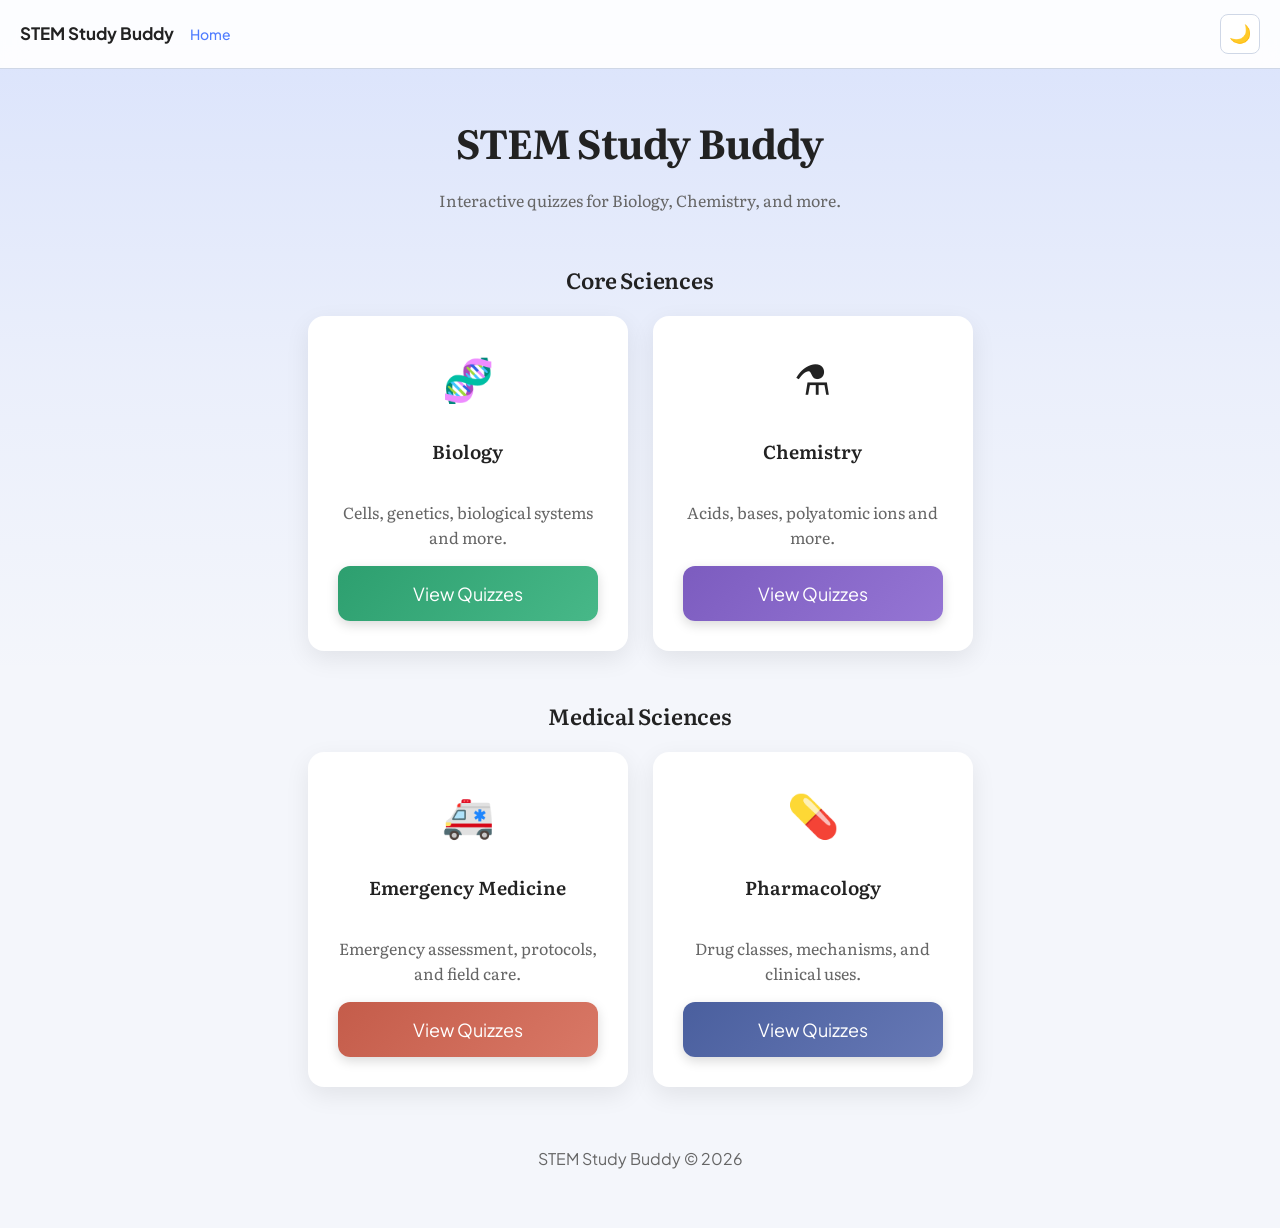
==== commit 0b4e213e: "Medical Science Quizzes" ====
--- a/index.html
+++ b/index.html
@@ -22,7 +22,7 @@
 
     <meta
       name="description"
-      content="Free interactive biology and chemistry quizzes with practice and exam modes. Instant feedback and explanations on STEM Study Buddy."
+      content="Free interactive biology, chemistry, emergency medicine, and pharmacology quizzes with practice and exam modes. Instant feedback and explanations on STEM Study Buddy."
     />
 
     <title>STEM Study Buddy</title>
@@ -32,7 +32,7 @@
     <link rel="preconnect" href="https://fonts.googleapis.com" />
     <link rel="preconnect" href="https://fonts.gstatic.com" crossorigin />
     <link
-      href="https://fonts.googleapis.com/css2?family=Plus+Jakarta+Sans:wght@400;500;600;700&family=Source+Serif+4:opsz,wght@8..60,400;8..60,600&display=swap"
+      href="https://fonts.googleapis.com/css2?family=Literata:opsz,wght@7..72,400;7..72,500;7..72,600;7..72,700&family=Plus+Jakarta+Sans:wght@400;500;600;700&family=Source+Serif+4:opsz,wght@8..60,400;8..60,600&display=swap"
       rel="stylesheet"
     />
   </head>
@@ -47,12 +47,10 @@
 
       <div id="recent-quizzes" class="recent-section hidden"></div>
 
-      <h2 class="section-title">Choose a Subject</h2>
-
-      <div id="subject-grid" class="subject-grid"></div>
+      <div id="home-sections" class="home-sections"></div>
 
       <footer>
-        <p>STEM Study Buddy © 2026</p>
+          <p class="site-footer-brand">STEM Study Buddy © 2026</p>
       </footer>
     </div>
 
--- a/css/styles.css
+++ b/css/styles.css
@@ -35,6 +35,7 @@
   --site-header-gap: 16px;
 
   --font-ui: "Plus Jakarta Sans", "Segoe UI", system-ui, sans-serif;
+  --font-study: "Literata", "Iowan Old Style", "Palatino Linotype", Georgia, serif;
   --font-stem: "Source Serif 4", "Iowan Old Style", "Palatino Linotype", serif;
 
   --bg-hero-wash: rgba(79, 124, 255, 0.16);
@@ -82,6 +83,42 @@
   --progress-track-border: rgba(124, 92, 191, 0.35);
 }
 
+body.subject-emt {
+  --primary: #c45c4a;
+  --primary-light: #d97866;
+
+  --bg: #fbf4f2;
+
+  --border: #e5cfc9;
+
+  --bg-hero-wash: rgba(196, 92, 74, 0.16);
+  --bg-hero-wash-mid: rgba(196, 92, 74, 0.06);
+
+  --emt-ekg-pattern: url("../images/backgrounds/emt-ekg-light.svg");
+  --emt-ekg-size: 280px 160px;
+
+  --progress-track: #e0b8b0;
+  --progress-track-border: rgba(196, 92, 74, 0.3);
+}
+
+body.subject-pharmacology {
+  --primary: #4a5f9e;
+  --primary-light: #6678b5;
+
+  --bg: #f3f4f9;
+
+  --border: #c8cde0;
+
+  --bg-hero-wash: rgba(74, 95, 158, 0.16);
+  --bg-hero-wash-mid: rgba(74, 95, 158, 0.06);
+
+  --pharm-molecule-pattern: url("../images/backgrounds/pharm-molecules-light.svg");
+  --pharm-molecule-size: 260px 200px;
+
+  --progress-track: #b8bfd6;
+  --progress-track-border: rgba(74, 95, 158, 0.3);
+}
+
 .subject-card--biology {
   --card-primary: #2d9f6f;
   --card-primary-light: #47b888;
@@ -90,6 +127,16 @@
 .subject-card--chemistry {
   --card-primary: #7c5cbf;
   --card-primary-light: #9575d4;
+}
+
+.subject-card--emt {
+  --card-primary: #c45c4a;
+  --card-primary-light: #d97866;
+}
+
+.subject-card--pharmacology {
+  --card-primary: #4a5f9e;
+  --card-primary-light: #6678b5;
 }
 
 .subject-card--biology .btn,
@@ -103,6 +150,24 @@
 
 .subject-card--chemistry .btn,
 .subject-card--chemistry .card-link {
+  background: linear-gradient(
+    135deg,
+    var(--card-primary),
+    var(--card-primary-light)
+  );
+}
+
+.subject-card--emt .btn,
+.subject-card--emt .card-link {
+  background: linear-gradient(
+    135deg,
+    var(--card-primary),
+    var(--card-primary-light)
+  );
+}
+
+.subject-card--pharmacology .btn,
+.subject-card--pharmacology .card-link {
   background: linear-gradient(
     135deg,
     var(--card-primary),
@@ -179,6 +244,32 @@
   background-size: auto, var(--chem-hex-size), auto;
 }
 
+body[data-page="subject"].subject-emt {
+  background:
+    linear-gradient(
+      180deg,
+      var(--bg-hero-wash) 0%,
+      var(--bg-hero-wash-mid) 30%,
+      transparent 55%
+    ),
+    var(--emt-ekg-pattern), var(--bg);
+
+  background-size: auto, var(--emt-ekg-size), auto;
+}
+
+body[data-page="subject"].subject-pharmacology {
+  background:
+    linear-gradient(
+      180deg,
+      var(--bg-hero-wash) 0%,
+      var(--bg-hero-wash-mid) 30%,
+      transparent 55%
+    ),
+    var(--pharm-molecule-pattern), var(--bg);
+
+  background-size: auto, var(--pharm-molecule-size), auto;
+}
+
 .stem-text {
   font-family: var(--font-stem);
 
@@ -266,6 +357,8 @@
 }
 
 .site-logo {
+  font-family: var(--font-ui);
+
   font-size: 17px;
 
   font-weight: 700;
@@ -288,6 +381,8 @@
 
   gap: 8px;
 
+  font-family: var(--font-ui);
+
   font-size: 14px;
 
   color: var(--text-light);
@@ -357,6 +452,54 @@
   font-size: 22px;
 
   font-weight: 600;
+}
+
+.home-sections {
+  display: flex;
+
+  flex-direction: column;
+
+  gap: 48px;
+
+  margin-bottom: 24px;
+}
+
+.home-section-title {
+  margin-bottom: 20px;
+}
+
+.home-section .subject-grid {
+  margin-top: 0;
+}
+
+.medical-disclaimer {
+  max-width: 760px;
+
+  margin: 0 auto 28px;
+
+  padding: 14px 18px;
+
+  font-size: 13px;
+
+  line-height: 1.5;
+
+  color: var(--text-light);
+
+  text-align: center;
+
+  background: color-mix(in srgb, var(--primary) 6%, var(--card-bg));
+
+  border: 1px solid color-mix(in srgb, var(--primary) 18%, var(--border));
+
+  border-radius: var(--radius-sm);
+}
+
+.medical-disclaimer--compact {
+  margin: 16px auto 0;
+
+  padding: 10px 14px;
+
+  font-size: 12px;
 }
 
 .recent-section {
@@ -533,6 +676,25 @@
 TYPOGRAPHY
 ========================= */
 
+h1,
+h2,
+h3,
+.section-title,
+.quiz-unit-title,
+.hero p,
+.subject-card > p:not(.quiz-meta),
+.medical-disclaimer,
+.recent-item-title,
+.recent-item-meta,
+.mode-screen,
+.mode-card,
+.mode-badge,
+#quizHeader,
+.question-progress,
+#instruction-text {
+  font-family: var(--font-study);
+}
+
 h1 {
   font-size: 40px;
 
@@ -559,6 +721,11 @@
   color: var(--text-light);
 
   line-height: 1.55;
+}
+
+.section-title,
+.quiz-unit-title {
+  font-weight: 600;
 }
 
 /* =========================
@@ -602,6 +769,8 @@
 
   max-width: 320px;
 
+  min-width: 0;
+
   box-shadow: var(--shadow-card);
 
   transition: var(--transition);
@@ -623,6 +792,20 @@
   font-size: 42px;
 
   margin-bottom: 10px;
+}
+
+.subject-icon-img {
+  display: block;
+
+  width: 52px;
+
+  height: 52px;
+
+  margin: 0 auto;
+
+  border-radius: 12px;
+
+  object-fit: contain;
 }
 
 .quiz-meta {
@@ -702,6 +885,10 @@
 
 .btn-full {
   width: 100%;
+
+  min-width: 0;
+
+  box-sizing: border-box;
 }
 
 .btn-small {
@@ -804,9 +991,11 @@
 
   width: 100%;
 
-  font-size: 20px;
-
-  font-weight: 500;
+  font-family: var(--font-study);
+
+  font-size: 22px;
+
+  font-weight: 600;
 
   text-align: center;
 
@@ -830,9 +1019,11 @@
 }
 
 .draggable-text {
+  font-family: var(--font-study);
+
   font-size: 20px;
 
-  font-weight: 500;
+  font-weight: 600;
 
   line-height: 1.4;
 }
@@ -1083,6 +1274,8 @@
 .feedback-main {
   margin: 0;
 
+  font-family: var(--font-study);
+
   font-size: 17px;
 
   font-weight: 600;
@@ -1127,6 +1320,8 @@
 
   border-top: 1px solid var(--border);
 
+  font-family: var(--font-study);
+
   font-size: 15px;
 
   font-weight: 400;
@@ -1175,6 +1370,8 @@
 
   padding: 18px 20px;
 
+  font-family: var(--font-study);
+
   text-align: left;
 
   background: white;
@@ -1195,12 +1392,18 @@
 
   margin-bottom: 6px;
 
+  font-family: inherit;
+
   font-size: 17px;
 
+  font-weight: 600;
+
   color: var(--text);
 }
 
 .mode-card span {
+  font-family: inherit;
+
   font-size: 14px;
 
   line-height: 1.45;
@@ -1416,7 +1619,11 @@
 
   padding: 18px;
 
+  font-family: var(--font-study);
+
   font-size: 18px;
+
+  font-weight: 500;
 
   background: white;
 
@@ -1449,6 +1656,128 @@
   border-color: var(--incorrect);
 
   background: #ffecec;
+}
+
+.categories.categories--worksheet {
+  display: block;
+
+  max-width: 720px;
+
+  margin: 24px auto 0;
+}
+
+.drug-worksheet {
+  display: flex;
+
+  flex-direction: column;
+
+  gap: 18px;
+
+  text-align: left;
+}
+
+.drug-worksheet-row {
+  padding: 14px 16px;
+
+  border: 1px solid transparent;
+
+  border-radius: var(--radius-md);
+
+  transition:
+    background 0.2s ease,
+    border-color 0.2s ease;
+}
+
+.drug-worksheet-row--correct {
+  background: #eafff3;
+
+  border-color: rgba(40, 199, 111, 0.35);
+}
+
+.drug-worksheet-row--incorrect {
+  background: #fffafa;
+
+  border-color: rgba(255, 77, 79, 0.35);
+}
+
+.drug-worksheet-label {
+  margin-bottom: 10px;
+
+  font-family: var(--font-study);
+
+  font-size: 15px;
+
+  font-weight: 600;
+
+  color: var(--text);
+}
+
+.drug-worksheet-options {
+  display: flex;
+
+  flex-wrap: wrap;
+
+  gap: 10px;
+}
+
+.drug-worksheet-option {
+  width: auto;
+
+  max-width: none;
+
+  flex: 1 1 calc(50% - 10px);
+
+  margin: 0;
+
+  padding: 12px 14px;
+
+  font-size: 15px;
+
+  text-align: left;
+}
+
+.drug-worksheet-option.selected {
+  border-color: var(--primary);
+
+  background: color-mix(in srgb, var(--primary) 12%, white);
+
+  box-shadow: 0 0 0 1px color-mix(in srgb, var(--primary) 35%, transparent);
+}
+
+.drug-worksheet-option.selected.correct,
+.drug-worksheet-option.correct {
+  border-color: var(--correct);
+
+  background: #eafff3;
+
+  box-shadow: none;
+}
+
+.drug-worksheet-option.selected.incorrect,
+.drug-worksheet-option.incorrect {
+  border-color: var(--incorrect);
+
+  background: #ffecec;
+
+  box-shadow: none;
+}
+
+.drug-worksheet-option:hover {
+  transform: none;
+}
+
+.quiz-feedback-list {
+  margin: 14px 0 0;
+
+  padding: 0 0 0 20px;
+
+  font-family: var(--font-study);
+
+  color: var(--text);
+
+  line-height: 1.55;
+
+  text-align: left;
 }
 
 /* =========================
@@ -1726,6 +2055,38 @@
   --progress-fill-end: #d0b8f8;
 }
 
+[data-theme="dark"] body.subject-emt {
+  --bg: #3a302e;
+
+  --border: #5c4a46;
+
+  --bg-hero-wash: rgba(196, 92, 74, 0.14);
+  --bg-hero-wash-mid: rgba(196, 92, 74, 0.06);
+
+  --emt-ekg-pattern: url("../images/backgrounds/emt-ekg-dark.svg");
+
+  --progress-track: #5a443f;
+  --progress-track-border: rgba(232, 150, 136, 0.4);
+  --progress-fill-start: #e89688;
+  --progress-fill-end: #f0b4aa;
+}
+
+[data-theme="dark"] body.subject-pharmacology {
+  --bg: #30343f;
+
+  --border: #4a5060;
+
+  --bg-hero-wash: rgba(74, 95, 158, 0.16);
+  --bg-hero-wash-mid: rgba(74, 95, 158, 0.06);
+
+  --pharm-molecule-pattern: url("../images/backgrounds/pharm-molecules-dark.svg");
+
+  --progress-track: #424858;
+  --progress-track-border: rgba(154, 168, 214, 0.4);
+  --progress-fill-start: #8fa0d2;
+  --progress-fill-end: #b0bce0;
+}
+
 [data-theme="dark"] body[data-page="subject"].subject-biology {
   background:
     linear-gradient(
@@ -1757,6 +2118,32 @@
   background-size: auto, var(--chem-hex-size), auto;
 }
 
+[data-theme="dark"] body[data-page="subject"].subject-emt {
+  background:
+    linear-gradient(
+      180deg,
+      var(--bg-hero-wash) 0%,
+      var(--bg-hero-wash-mid) 30%,
+      transparent 55%
+    ),
+    var(--emt-ekg-pattern), var(--bg);
+
+  background-size: auto, var(--emt-ekg-size), auto;
+}
+
+[data-theme="dark"] body[data-page="subject"].subject-pharmacology {
+  background:
+    linear-gradient(
+      180deg,
+      var(--bg-hero-wash) 0%,
+      var(--bg-hero-wash-mid) 30%,
+      transparent 55%
+    ),
+    var(--pharm-molecule-pattern), var(--bg);
+
+  background-size: auto, var(--pharm-molecule-size), auto;
+}
+
 [data-theme="dark"] .site-header {
   background: rgba(63, 70, 84, 0.94);
 }
@@ -1784,6 +2171,32 @@
   background: var(--inactive-light);
 
   border-color: var(--primary-light);
+}
+
+[data-theme="dark"] .drug-worksheet-row--correct {
+  background: color-mix(in srgb, var(--correct) 14%, transparent);
+
+  border-color: color-mix(in srgb, var(--correct) 40%, var(--border));
+}
+
+[data-theme="dark"] .drug-worksheet-row--incorrect {
+  background: color-mix(in srgb, var(--incorrect) 12%, transparent);
+
+  border-color: color-mix(in srgb, var(--incorrect) 40%, var(--border));
+}
+
+[data-theme="dark"] .drug-worksheet-option.selected {
+  background: color-mix(in srgb, var(--primary) 22%, var(--card-bg));
+}
+
+[data-theme="dark"] .drug-worksheet-option.correct,
+[data-theme="dark"] .drug-worksheet-option.selected.correct {
+  background: color-mix(in srgb, var(--correct) 18%, var(--card-bg));
+}
+
+[data-theme="dark"] .drug-worksheet-option.incorrect,
+[data-theme="dark"] .drug-worksheet-option.selected.incorrect {
+  background: color-mix(in srgb, var(--incorrect) 16%, var(--card-bg));
 }
 
 [data-theme="dark"] .dropzone {
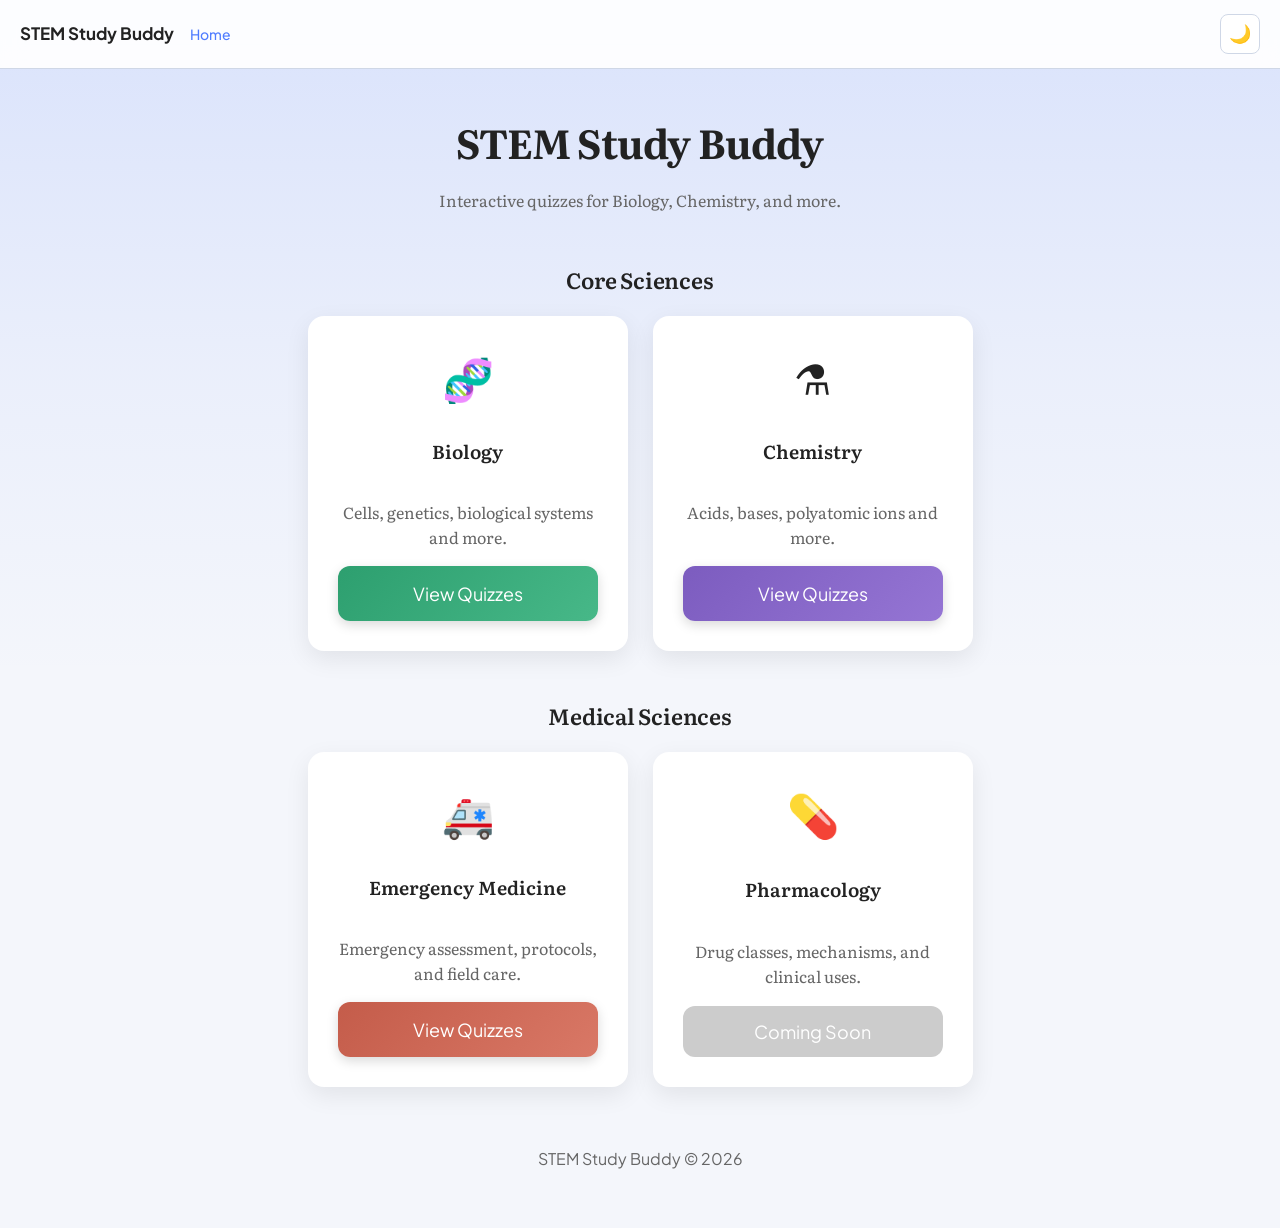
==== commit 3f175411: "Optimizations for cold loads" ====
--- a/index.html
+++ b/index.html
@@ -32,9 +32,17 @@
     <link rel="preconnect" href="https://fonts.googleapis.com" />
     <link rel="preconnect" href="https://fonts.gstatic.com" crossorigin />
     <link
-      href="https://fonts.googleapis.com/css2?family=Literata:opsz,wght@7..72,400;7..72,500;7..72,600;7..72,700&family=Plus+Jakarta+Sans:wght@400;500;600;700&family=Source+Serif+4:opsz,wght@8..60,400;8..60,600&display=swap"
+      href="https://fonts.googleapis.com/css2?family=Literata:opsz,wght@7..72,400;7..72,500;7..72,600;7..72,700&family=Plus+Jakarta+Sans:wght@400;500;600;700&display=swap"
       rel="stylesheet"
+      media="print"
+      onload="this.media='all'"
     />
+    <noscript>
+      <link
+        href="https://fonts.googleapis.com/css2?family=Literata:opsz,wght@7..72,400;7..72,500;7..72,600;7..72,700&family=Plus+Jakarta+Sans:wght@400;500;600;700&display=swap"
+        rel="stylesheet"
+      />
+    </noscript>
   </head>
 
   <body data-page="home">
--- a/css/styles.css
+++ b/css/styles.css
@@ -173,6 +173,26 @@
     var(--card-primary),
     var(--card-primary-light)
   );
+}
+
+.subject-card .btn-disabled,
+.subject-card .btn:disabled {
+  background: #ccc;
+
+  color: #fff;
+
+  cursor: not-allowed;
+
+  box-shadow: none;
+
+  transform: none;
+}
+
+.subject-card .btn-disabled:hover,
+.subject-card .btn:disabled:hover,
+.subject-card .btn-disabled:active,
+.subject-card .btn:disabled:active {
+  transform: none;
 }
 
 /* =========================
@@ -908,11 +928,23 @@
   transform: none;
 }
 
-.btn-disabled {
+.btn-disabled,
+.btn:disabled {
   background: #ccc;
 
+  color: #fff;
+
   cursor: not-allowed;
 
+  box-shadow: none;
+
+  transform: none;
+}
+
+.btn-disabled:hover,
+.btn:disabled:hover,
+.btn-disabled:active,
+.btn:disabled:active {
   transform: none;
 }
 
@@ -1457,9 +1489,19 @@
 
   justify-content: center;
 
+  align-items: center;
+
   gap: 12px;
 
   margin-top: 20px;
+}
+
+.final-actions .btn {
+  margin-top: 0;
+
+  text-decoration: none;
+
+  text-align: center;
 }
 
 /* =========================
@@ -1764,6 +1806,290 @@
 
 .drug-worksheet-option:hover {
   transform: none;
+}
+
+/* =========================
+DRAG SENTENCE
+========================= */
+
+.categories.categories--sentence {
+  display: block;
+
+  max-width: 760px;
+
+  margin: 24px auto 0;
+}
+
+.drag-sentence {
+  display: flex;
+
+  flex-direction: column;
+
+  gap: 22px;
+
+  text-align: center;
+}
+
+.drag-sentence-line {
+  display: flex;
+
+  flex-wrap: wrap;
+
+  align-items: center;
+
+  justify-content: center;
+
+  gap: 6px 8px;
+
+  padding: 18px 20px;
+
+  font-family: var(--font-study);
+
+  font-size: 18px;
+
+  font-weight: 500;
+
+  line-height: 1.7;
+
+  color: var(--text);
+
+  background: color-mix(in srgb, var(--primary) 6%, transparent);
+
+  border: 1px solid color-mix(in srgb, var(--primary) 22%, var(--border));
+
+  border-radius: var(--radius-md);
+}
+
+.drag-sentence-text {
+  white-space: pre-wrap;
+}
+
+.drag-sentence-arrow {
+  display: inline-flex;
+
+  align-items: center;
+
+  padding: 0 10px;
+
+  font-size: 18px;
+
+  font-weight: 600;
+
+  line-height: 1;
+
+  color: #000;
+
+  user-select: none;
+}
+
+.sentence-blank {
+  display: inline-flex;
+
+  align-items: center;
+
+  justify-content: center;
+
+  min-width: 140px;
+
+  min-height: 42px;
+
+  padding: 4px 6px;
+
+  vertical-align: middle;
+
+  background: color-mix(in srgb, var(--card-bg, #fff) 88%, transparent);
+
+  border: 2px dashed color-mix(in srgb, var(--primary) 45%, var(--border));
+
+  border-radius: var(--radius-sm);
+
+  transition:
+    border-color 0.2s ease,
+    background 0.2s ease,
+    box-shadow 0.2s ease;
+}
+
+.sentence-blank:hover,
+.sentence-blank:focus-visible {
+  border-color: var(--primary);
+
+  outline: none;
+}
+
+.sentence-blank--dragover {
+  border-color: var(--primary);
+
+  background: color-mix(in srgb, var(--primary) 14%, transparent);
+
+  box-shadow: 0 0 0 2px color-mix(in srgb, var(--primary) 25%, transparent);
+}
+
+.sentence-blank--correct {
+  border-style: solid;
+
+  border-color: var(--correct);
+
+  background: #eafff3;
+}
+
+.sentence-blank--incorrect {
+  border-style: solid;
+
+  border-color: var(--incorrect);
+
+  background: #ffecec;
+}
+
+.sentence-bank {
+  display: flex;
+
+  flex-wrap: wrap;
+
+  gap: 10px;
+
+  justify-content: center;
+}
+
+.sentence-chip {
+  appearance: none;
+
+  display: inline-flex;
+
+  align-items: center;
+
+  justify-content: center;
+
+  max-width: 100%;
+
+  padding: 10px 14px;
+
+  font-family: var(--font-study);
+
+  font-size: 15px;
+
+  font-weight: 600;
+
+  line-height: 1.3;
+
+  color: var(--text);
+
+  text-align: center;
+
+  cursor: grab;
+
+  background: var(--card-bg, #fff);
+
+  border: 1px solid color-mix(in srgb, var(--primary) 35%, var(--border));
+
+  border-radius: var(--radius-sm);
+
+  box-shadow: var(--shadow-card);
+
+  transition:
+    transform 0.15s ease,
+    border-color 0.15s ease,
+    background 0.15s ease,
+    box-shadow 0.15s ease;
+}
+
+.sentence-chip:hover {
+  border-color: var(--primary);
+
+  transform: translateY(-1px);
+}
+
+.sentence-chip:focus-visible {
+  outline: 2px solid var(--primary);
+
+  outline-offset: 2px;
+}
+
+.sentence-chip--selected {
+  border-color: var(--primary);
+
+  background: color-mix(in srgb, var(--primary) 12%, white);
+
+  box-shadow: 0 0 0 2px color-mix(in srgb, var(--primary) 30%, transparent);
+}
+
+.sentence-chip--dragging {
+  opacity: 0.55;
+
+  cursor: grabbing;
+}
+
+.sentence-chip--placed {
+  width: 100%;
+
+  cursor: pointer;
+
+  box-shadow: none;
+}
+
+.sentence-blank .sentence-chip {
+  border-style: solid;
+}
+
+@media (max-width: 640px) {
+  .drag-sentence-line {
+    font-size: 16px;
+
+    padding: 14px 14px;
+  }
+
+  .sentence-blank {
+    min-width: 120px;
+
+    min-height: 38px;
+  }
+
+  .sentence-chip {
+    font-size: 14px;
+
+    padding: 9px 12px;
+  }
+}
+
+[data-theme="dark"] .drag-sentence-line {
+  background: color-mix(in srgb, var(--primary-light) 10%, transparent);
+
+  border-color: color-mix(in srgb, var(--primary-light) 35%, var(--border));
+}
+
+[data-theme="dark"] .drag-sentence-arrow {
+  color: #fff;
+}
+
+[data-theme="dark"] .sentence-blank {
+  background: color-mix(in srgb, var(--card-bg) 70%, transparent);
+
+  border-color: color-mix(in srgb, var(--primary-light) 45%, var(--border));
+}
+
+[data-theme="dark"] .sentence-blank--dragover {
+  background: color-mix(in srgb, var(--primary-light) 18%, transparent);
+}
+
+[data-theme="dark"] .sentence-blank--correct {
+  background: color-mix(in srgb, var(--correct) 14%, transparent);
+
+  border-color: color-mix(in srgb, var(--correct) 45%, var(--border));
+}
+
+[data-theme="dark"] .sentence-blank--incorrect {
+  background: color-mix(in srgb, var(--incorrect) 12%, transparent);
+
+  border-color: color-mix(in srgb, var(--incorrect) 45%, var(--border));
+}
+
+[data-theme="dark"] .sentence-chip {
+  background: var(--card-bg);
+
+  border-color: color-mix(in srgb, var(--primary-light) 40%, var(--border));
+}
+
+[data-theme="dark"] .sentence-chip--selected {
+  background: color-mix(in srgb, var(--primary) 22%, var(--card-bg));
 }
 
 .quiz-feedback-list {
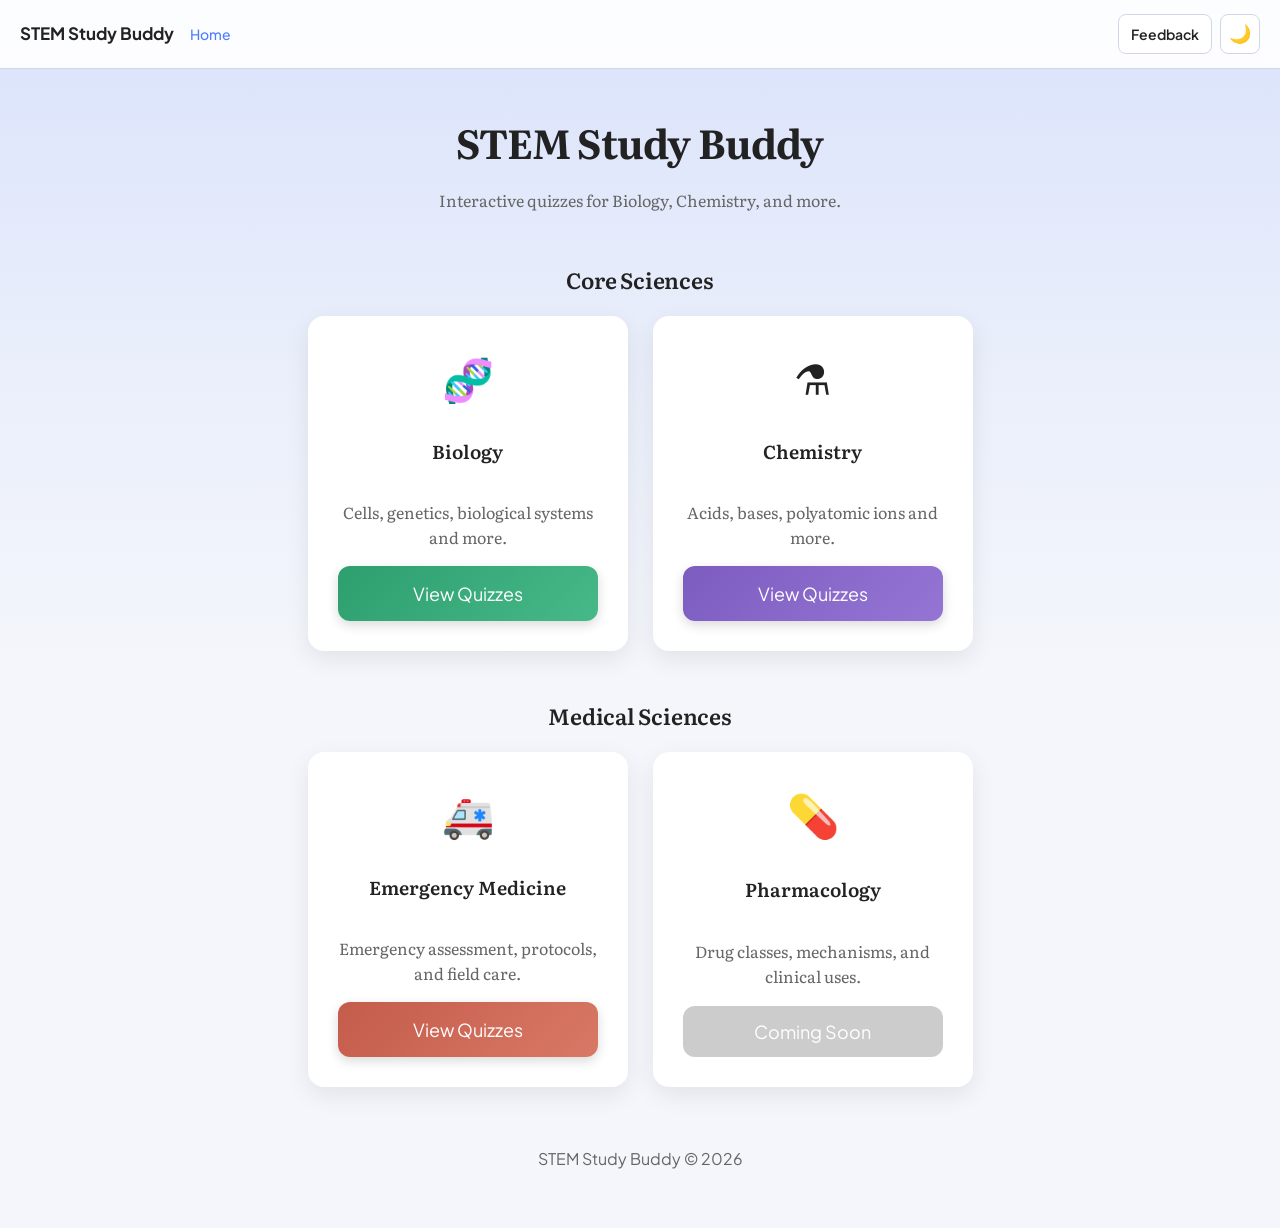
==== commit ac504e84: "Mobile fixes for new quizzes" ====
--- a/index.html
+++ b/index.html
@@ -63,7 +63,7 @@
     </div>
 
     <script src="js/nav.js"></script>
-    <script src="js/catalog-utils.js"></script>
+    <script src="js/catalog-utils.js?v=20260907"></script>
     <script src="js/index.js"></script>
   </body>
 </html>
--- a/css/styles.css
+++ b/css/styles.css
@@ -203,6 +203,14 @@
 *::before,
 *::after {
   box-sizing: border-box;
+}
+
+html {
+  -webkit-text-size-adjust: 100%;
+
+  text-size-adjust: 100%;
+
+  overflow-x: clip;
 }
 
 body {
@@ -410,6 +418,17 @@
   min-width: 0;
 }
 
+.site-header-actions {
+  display: flex;
+
+  flex-shrink: 0;
+
+  align-items: center;
+
+  gap: 8px;
+}
+
+.feedback-link,
 .theme-toggle {
   flex-shrink: 0;
 
@@ -419,27 +438,44 @@
 
   justify-content: center;
 
+  height: 40px;
+
+  background: var(--card-bg);
+
+  border: 1px solid var(--border);
+
+  border-radius: var(--radius-sm);
+
+  transition: var(--transition);
+}
+
+.feedback-link {
+  padding: 0 12px;
+
+  font-family: var(--font-ui);
+
+  font-size: 14px;
+
+  font-weight: 600;
+
+  color: var(--text);
+
+  text-decoration: none;
+}
+
+.theme-toggle {
   width: 40px;
 
-  height: 40px;
-
   padding: 0;
 
   font-size: 18px;
 
   line-height: 1;
 
-  background: var(--card-bg);
-
-  border: 1px solid var(--border);
-
-  border-radius: var(--radius-sm);
-
   cursor: pointer;
-
-  transition: var(--transition);
-}
-
+}
+
+.feedback-link:hover,
 .theme-toggle:hover {
   border-color: var(--primary);
 }
@@ -466,6 +502,98 @@
   font-weight: 500;
 }
 
+/* =========================
+FEEDBACK GUIDE
+========================= */
+
+.feedback-guide {
+  max-width: 640px;
+
+  margin: 0 auto 48px;
+
+  padding: 28px 30px;
+
+  text-align: left;
+
+  background: var(--card-bg);
+
+  border-radius: var(--radius-lg);
+
+  box-shadow: var(--shadow-card);
+}
+
+.feedback-guide-section + .feedback-guide-section {
+  margin-top: 28px;
+
+  padding-top: 28px;
+
+  border-top: 1px solid var(--border);
+}
+
+.feedback-guide h2 {
+  margin: 0 0 12px;
+
+  font-size: 20px;
+}
+
+.feedback-guide p,
+.feedback-guide li {
+  color: var(--text-light);
+
+  line-height: 1.55;
+}
+
+.feedback-guide ol,
+.feedback-guide ul {
+  margin: 0;
+
+  padding-left: 22px;
+}
+
+.feedback-guide li + li {
+  margin-top: 8px;
+}
+
+.feedback-guide strong {
+  color: var(--text);
+
+  font-weight: 600;
+}
+
+.feedback-guide-actions {
+  display: flex;
+
+  flex-wrap: wrap;
+
+  align-items: center;
+
+  gap: 16px;
+
+  margin-top: 18px;
+}
+
+.feedback-guide-actions .btn-small {
+  margin-top: 0;
+
+  text-decoration: none;
+}
+
+.feedback-guide-secondary {
+  font-family: var(--font-ui);
+
+  font-size: 15px;
+
+  font-weight: 600;
+
+  color: var(--primary);
+
+  text-decoration: none;
+}
+
+.feedback-guide-secondary:hover {
+  text-decoration: underline;
+}
+
 .section-title {
   margin: 0 0 24px;
 
@@ -492,7 +620,8 @@
   margin-top: 0;
 }
 
-.medical-disclaimer {
+.medical-disclaimer,
+.quiz-disclaimer {
   max-width: 760px;
 
   margin: 0 auto 28px;
@@ -514,7 +643,8 @@
   border-radius: var(--radius-sm);
 }
 
-.medical-disclaimer--compact {
+.medical-disclaimer--compact,
+.quiz-disclaimer--compact {
   margin: 16px auto 0;
 
   padding: 10px 14px;
@@ -704,6 +834,7 @@
 .hero p,
 .subject-card > p:not(.quiz-meta),
 .medical-disclaimer,
+.quiz-disclaimer,
 .recent-item-title,
 .recent-item-meta,
 .mode-screen,
@@ -1050,6 +1181,105 @@
   max-width: 600px;
 }
 
+.reference-panel {
+  max-width: 720px;
+
+  margin: 18px auto 0;
+
+  padding: 14px 16px 12px;
+
+  background: var(--card-bg);
+
+  border: 1px solid var(--border);
+
+  border-radius: var(--radius-md);
+
+  box-shadow: var(--shadow-card);
+}
+
+.reference-panel.hidden {
+  display: none;
+}
+
+.reference-panel-header {
+  display: flex;
+
+  align-items: center;
+
+  justify-content: space-between;
+
+  gap: 12px;
+}
+
+.reference-panel-header h3 {
+  margin: 0;
+
+  font-size: 16px;
+
+  line-height: 1.3;
+}
+
+.reference-panel-header .btn {
+  flex-shrink: 0;
+}
+
+.reference-panel-note {
+  margin: 8px 0 12px;
+
+  font-size: 13px;
+
+  line-height: 1.45;
+
+  color: var(--text-light);
+}
+
+.reference-panel-note.hidden,
+.reference-panel--collapsed .reference-panel-note,
+.reference-panel--collapsed .reference-table-wrap {
+  display: none;
+}
+
+.reference-table-wrap {
+  overflow-x: auto;
+}
+
+.reference-table {
+  width: 100%;
+
+  border-collapse: collapse;
+
+  font-size: 14px;
+}
+
+.reference-table th,
+.reference-table td {
+  padding: 8px 10px;
+
+  text-align: left;
+
+  vertical-align: top;
+
+  border-bottom: 1px solid var(--border);
+}
+
+.reference-table th {
+  font-weight: 600;
+
+  white-space: nowrap;
+
+  background: color-mix(in srgb, var(--primary) 8%, var(--card-bg));
+}
+
+.reference-table td:first-child {
+  font-weight: 600;
+
+  white-space: nowrap;
+}
+
+[data-theme="dark"] .reference-table th {
+  background: color-mix(in srgb, var(--primary) 16%, var(--card-bg));
+}
+
 .draggable-text {
   font-family: var(--font-study);
 
@@ -1381,6 +1611,10 @@
   box-shadow: var(--shadow-card);
 }
 
+.mode-screen h2 {
+  margin-top: 0;
+}
+
 .mode-screen.hidden {
   display: none;
 }
@@ -1443,10 +1677,299 @@
   color: var(--text-light);
 }
 
-.mode-card:hover {
+.skill-picker {
+  margin-top: 28px;
+
+  padding-top: 24px;
+
+  border-top: 1px solid var(--border);
+}
+
+.skill-picker.hidden {
+  display: none;
+}
+
+.skill-picker h3 {
+  margin: 0 0 8px;
+
+  font-size: 18px;
+}
+
+.skill-picker-intro {
+  margin: 0 0 16px;
+
+  font-size: 14px;
+
+  line-height: 1.5;
+
+  color: var(--text-light);
+}
+
+.skill-options {
+  display: grid;
+
+  gap: 12px;
+}
+
+@media (min-width: 720px) {
+  .skill-options {
+    grid-template-columns: 1fr 1fr;
+  }
+}
+
+.skill-option {
+  display: flex;
+
+  align-items: flex-start;
+
+  gap: 12px;
+
+  padding: 16px 16px 14px;
+
+  font-family: var(--font-study);
+
+  font-size: 15px;
+
+  background: white;
+
+  border: 2px solid var(--border);
+
+  border-radius: var(--radius-md);
+
+  box-shadow: var(--shadow-card);
+
+  cursor: pointer;
+
+  touch-action: manipulation;
+
+  transition:
+    border-color 0.2s ease,
+    background 0.2s ease,
+    box-shadow 0.2s ease;
+}
+
+@media (hover: hover) and (pointer: fine) {
+  .skill-option:hover,
+  .mode-card:hover {
+    border-color: var(--primary);
+
+    transform: translateY(-2px);
+  }
+}
+
+.skill-option--selected {
   border-color: var(--primary);
 
-  transform: translateY(-2px);
+  background: #eef2ff;
+}
+
+.skill-option input[type="checkbox"] {
+  appearance: none;
+
+  -webkit-appearance: none;
+
+  width: 22px;
+
+  height: 22px;
+
+  margin: 1px 0 0;
+
+  flex-shrink: 0;
+
+  border: 2px solid var(--border);
+
+  border-radius: 6px;
+
+  background-color: var(--card-bg, #fff);
+
+  background-repeat: no-repeat;
+
+  background-position: center;
+
+  background-size: 14px;
+
+  cursor: pointer;
+}
+
+.skill-option input[type="checkbox"]:checked {
+  background-color: var(--primary);
+
+  border-color: var(--primary);
+
+  background-image: url("data:image/svg+xml,%3Csvg xmlns='http://www.w3.org/2000/svg' viewBox='0 0 16 16'%3E%3Cpath fill='none' stroke='%23fff' stroke-width='2.4' stroke-linecap='round' stroke-linejoin='round' d='M3.5 8.5 6.5 11.5 12.5 4.5'/%3E%3C/svg%3E");
+}
+
+.skill-option input[type="checkbox"]:focus-visible {
+  outline: 2px solid var(--primary);
+
+  outline-offset: 2px;
+}
+
+.skill-option-copy {
+  display: flex;
+
+  min-width: 0;
+
+  flex: 1;
+
+  flex-direction: column;
+
+  align-items: flex-start;
+
+  gap: 10px;
+
+  text-align: left;
+}
+
+.skill-option-copy strong {
+  font-size: 15px;
+
+  font-weight: 600;
+
+  line-height: 1.35;
+
+  color: var(--text);
+}
+
+.skill-option-example {
+  display: flex;
+
+  align-items: stretch;
+
+  gap: 10px;
+}
+
+.skill-example-chip {
+  display: flex;
+
+  min-width: 0;
+
+  flex: 1;
+
+  flex-direction: column;
+
+  gap: 4px;
+}
+
+.skill-example-caption {
+  font-family: var(--font-ui);
+
+  font-size: 11px;
+
+  font-weight: 600;
+
+  letter-spacing: 0.04em;
+
+  text-transform: uppercase;
+
+  color: var(--text-light);
+}
+
+.skill-example-prompt,
+.skill-example-answer {
+  display: inline-flex;
+
+  align-items: center;
+
+  justify-content: center;
+
+  min-width: 0;
+
+  min-height: 32px;
+
+  padding: 4px 8px;
+
+  font-size: 13px;
+
+  line-height: 1.3;
+
+  text-align: center;
+
+  border-radius: 8px;
+}
+
+.skill-example-prompt {
+  width: 100%;
+
+  color: var(--text);
+
+  background: color-mix(in srgb, var(--border) 55%, white);
+
+  border: 1px dashed var(--border);
+}
+
+.skill-example-answer {
+  width: 100%;
+
+  font-weight: 600;
+
+  color: var(--primary);
+
+  background: white;
+
+  border: 1px solid color-mix(in srgb, var(--primary) 35%, var(--border));
+}
+
+.skill-picker-error {
+  margin: 12px 0 0;
+
+  font-size: 14px;
+
+  color: var(--incorrect);
+}
+
+.skill-picker-error.hidden {
+  display: none;
+}
+
+.categories.categories--fill-in {
+  display: block;
+
+  max-width: 520px;
+
+  margin: 0 auto;
+}
+
+.fill-in-form {
+  margin-top: 8px;
+}
+
+.fill-in-input {
+  width: 100%;
+
+  padding: 16px 18px;
+
+  font-family: var(--font-study);
+
+  font-size: 20px;
+
+  text-align: center;
+
+  background: white;
+
+  border: 2px solid var(--border);
+
+  border-radius: var(--radius-md);
+
+  box-sizing: border-box;
+}
+
+.fill-in-input:focus {
+  outline: none;
+
+  border-color: var(--primary);
+}
+
+.fill-in-input.correct {
+  border-color: var(--correct);
+
+  background: #eafff3;
+}
+
+.fill-in-input.incorrect {
+  border-color: var(--incorrect);
+
+  background: #ffecec;
 }
 
 .mode-badge {
@@ -1592,7 +2115,7 @@
 
 @media (max-width: 600px) {
   body {
-    padding: calc(var(--site-header-offset) + var(--site-header-gap)) 20px 20px;
+    padding: calc(var(--site-header-offset) + var(--site-header-gap)) 16px 20px;
   }
 
   .container {
@@ -1600,15 +2123,103 @@
   }
 
   .site-header-inner {
+    display: grid;
+
+    grid-template-columns: minmax(0, 1fr) auto;
+
+    grid-template-areas:
+      "logo actions"
+      "crumbs crumbs";
+
+    align-items: center;
+
+    gap: 8px 12px;
+
+    padding: 10px 16px;
+  }
+
+  .site-logo {
+    grid-area: logo;
+
+    font-size: 15px;
+  }
+
+  .site-header-actions {
+    grid-area: actions;
+  }
+
+  .breadcrumbs {
+    grid-area: crumbs;
+
+    font-size: 13px;
+  }
+
+  h1,
+  #quizHeader {
+    font-size: 22px;
+  }
+
+  .mode-screen h2 {
+    margin-top: 0;
+
+    font-size: 22px;
+  }
+
+  #prompt {
+    font-size: 18px;
+  }
+
+  #prompt-container,
+  #prompt-container.prompt-static {
+    padding: 14px 16px;
+  }
+
+  #instruction-text {
+    font-size: 14px;
+  }
+
+  .mode-screen {
+    margin-top: 16px;
+
+    padding: 20px 16px;
+  }
+
+  .skill-picker {
+    margin-top: 20px;
+
+    padding-top: 18px;
+  }
+
+  .skill-option {
+    padding: 12px;
+  }
+
+  .skill-option-copy {
+    width: 100%;
+  }
+
+  .skill-option-copy strong {
+    font-size: 14px;
+  }
+
+  .skill-option-example {
     flex-direction: column;
 
-    align-items: flex-start;
+    width: 100%;
 
     gap: 8px;
   }
 
-  h1 {
-    font-size: 30px;
+  .fill-in-input {
+    font-size: 16px;
+
+    padding: 12px 14px;
+  }
+
+  .mc-option {
+    font-size: 16px;
+
+    padding: 14px;
   }
 
   .answer {
@@ -1818,6 +2429,264 @@
   max-width: 760px;
 
   margin: 24px auto 0;
+}
+
+.net-ionic-choices {
+  display: grid;
+
+  grid-template-columns: 1fr 1fr;
+
+  gap: 12px;
+
+  margin-bottom: 18px;
+}
+
+.net-ionic-choice {
+  padding: 14px 16px;
+
+  font-family: var(--font-study);
+
+  font-size: 16px;
+
+  font-weight: 600;
+
+  background: white;
+
+  border: 2px solid var(--border);
+
+  border-radius: var(--radius-md);
+
+  box-shadow: var(--shadow-card);
+
+  cursor: pointer;
+}
+
+.net-ionic-choice:hover {
+  border-color: var(--primary);
+}
+
+.net-ionic-choice.selected {
+  border-color: var(--primary);
+
+  background: #eef2ff;
+}
+
+.net-ionic-choice.correct {
+  border-color: var(--correct);
+
+  background: #eafff3;
+}
+
+.net-ionic-choice.incorrect {
+  border-color: var(--incorrect);
+
+  background: #ffecec;
+}
+
+.net-ionic-builder.hidden {
+  display: none;
+}
+
+.net-ionic-equation {
+  display: flex;
+
+  flex-wrap: wrap;
+
+  align-items: center;
+
+  justify-content: center;
+
+  gap: 10px 16px;
+
+  margin-bottom: 18px;
+}
+
+.net-ionic-side {
+  display: flex;
+
+  flex-wrap: wrap;
+
+  align-items: center;
+
+  gap: 8px;
+
+  min-height: 52px;
+}
+
+.net-ionic-term {
+  display: flex;
+
+  align-items: center;
+
+  gap: 4px;
+}
+
+.net-ionic-plus {
+  color: var(--text-light);
+
+  padding: 0 2px;
+}
+
+.net-ionic-plus.hidden {
+  display: none;
+}
+
+.net-ionic-coeff {
+  min-width: 1.2em;
+
+  height: 1.7em;
+
+  padding: 0;
+
+  border: 0;
+
+  background: transparent;
+
+  color: transparent;
+
+  font-family: var(--font-study);
+
+  font-size: 16px;
+
+  font-weight: 700;
+
+  cursor: pointer;
+}
+
+.net-ionic-coeff:hover,
+.net-ionic-coeff:focus-visible {
+  color: var(--text-light);
+}
+
+.net-ionic-coeff--active {
+  color: var(--text);
+}
+
+.net-ionic-builder .sentence-bank {
+  margin-bottom: 14px;
+}
+
+.net-ionic-actions {
+  display: flex;
+
+  flex-wrap: wrap;
+
+  align-items: center;
+
+  justify-content: center;
+
+  gap: 10px;
+}
+
+.net-ionic-erase {
+  appearance: none;
+
+  display: inline-flex;
+
+  align-items: center;
+
+  gap: 6px;
+
+  padding: 10px 14px;
+
+  font-family: var(--font-ui);
+
+  font-size: 13px;
+
+  font-weight: 600;
+
+  color: var(--text);
+
+  background: var(--card-bg, #fff);
+
+  border: 1px solid color-mix(in srgb, var(--incorrect) 35%, var(--border));
+
+  border-radius: var(--radius-sm);
+
+  box-shadow: var(--shadow-card);
+
+  cursor: pointer;
+}
+
+.net-ionic-erase-glyph {
+  font-size: 16px;
+
+  line-height: 1;
+}
+
+.net-ionic-erase:hover {
+  border-color: var(--incorrect);
+}
+
+.net-ionic-erase.selected {
+  border-color: var(--incorrect);
+
+  background: color-mix(in srgb, var(--incorrect) 12%, var(--card-bg, #fff));
+
+  box-shadow: 0 0 0 3px rgba(229, 72, 77, 0.15);
+}
+
+.net-ionic-builder--erase .net-ionic-term {
+  cursor: pointer;
+}
+
+.net-ionic-builder--erase .net-ionic-term:hover .sentence-blank {
+  border-color: var(--incorrect);
+
+  background: color-mix(in srgb, var(--incorrect) 14%, transparent);
+}
+
+.net-ionic-add {
+  appearance: none;
+
+  display: inline-flex;
+
+  align-items: center;
+
+  justify-content: center;
+
+  padding: 10px 14px;
+
+  font-family: var(--font-ui);
+
+  font-size: 13px;
+
+  font-weight: 600;
+
+  color: var(--text);
+
+  background: var(--card-bg, #fff);
+
+  border: 1px solid var(--border);
+
+  border-radius: var(--radius-sm);
+
+  box-shadow: var(--shadow-card);
+
+  cursor: pointer;
+}
+
+.net-ionic-add:hover {
+  color: var(--primary);
+
+  border-color: var(--primary);
+}
+
+@media (hover: none) {
+  .net-ionic-coeff {
+    color: color-mix(in srgb, var(--text-light) 50%, transparent);
+  }
+}
+
+[data-theme="dark"] .net-ionic-choice {
+  background: var(--card-bg);
+}
+
+[data-theme="dark"] .net-ionic-choice.selected,
+[data-theme="dark"] .net-ionic-choice.selected:hover {
+  background: color-mix(in srgb, var(--primary) 18%, var(--card-bg));
+
+  border-color: var(--primary-light);
 }
 
 .drag-sentence {
@@ -2290,6 +3159,7 @@
 .quiz-filter-chip:focus-visible,
 .quiz-search:focus-visible,
 .recent-item:focus-visible,
+.feedback-link:focus-visible,
 .theme-toggle:focus-visible,
 .dropzone:focus-visible {
   outline: 2px solid var(--primary);
@@ -2478,8 +3348,11 @@
 [data-theme="dark"] .recent-item,
 [data-theme="dark"] .quiz-filter-chip,
 [data-theme="dark"] .quiz-search,
+[data-theme="dark"] .feedback-link,
 [data-theme="dark"] .theme-toggle,
-[data-theme="dark"] .mc-option {
+[data-theme="dark"] .mc-option,
+[data-theme="dark"] .skill-option,
+[data-theme="dark"] .fill-in-input {
   background: var(--card-bg);
 }
 
@@ -2493,10 +3366,40 @@
 }
 
 [data-theme="dark"] .mode-card:hover,
-[data-theme="dark"] .mc-option:hover {
+[data-theme="dark"] .mc-option:hover,
+[data-theme="dark"] .skill-option:hover {
   background: var(--inactive-light);
 
   border-color: var(--primary-light);
+}
+
+[data-theme="dark"] .skill-option--selected,
+[data-theme="dark"] .skill-option--selected:hover {
+  background: color-mix(in srgb, var(--primary) 18%, var(--card-bg));
+
+  border-color: var(--primary-light);
+}
+
+[data-theme="dark"] .skill-option input[type="checkbox"] {
+  background-color: var(--card-bg);
+
+  border-color: var(--border);
+}
+
+[data-theme="dark"] .skill-option input[type="checkbox"]:checked {
+  background-color: var(--primary);
+
+  border-color: var(--primary);
+}
+  background: var(--inactive-light);
+
+  border-color: var(--border);
+}
+
+[data-theme="dark"] .skill-example-answer {
+  background: var(--card-bg);
+
+  color: var(--primary-light);
 }
 
 [data-theme="dark"] .drug-worksheet-row--correct {
@@ -2522,6 +3425,14 @@
 
 [data-theme="dark"] .drug-worksheet-option.incorrect,
 [data-theme="dark"] .drug-worksheet-option.selected.incorrect {
+  background: color-mix(in srgb, var(--incorrect) 16%, var(--card-bg));
+}
+
+[data-theme="dark"] .fill-in-input.correct {
+  background: color-mix(in srgb, var(--correct) 18%, var(--card-bg));
+}
+
+[data-theme="dark"] .fill-in-input.incorrect {
   background: color-mix(in srgb, var(--incorrect) 16%, var(--card-bg));
 }
 
